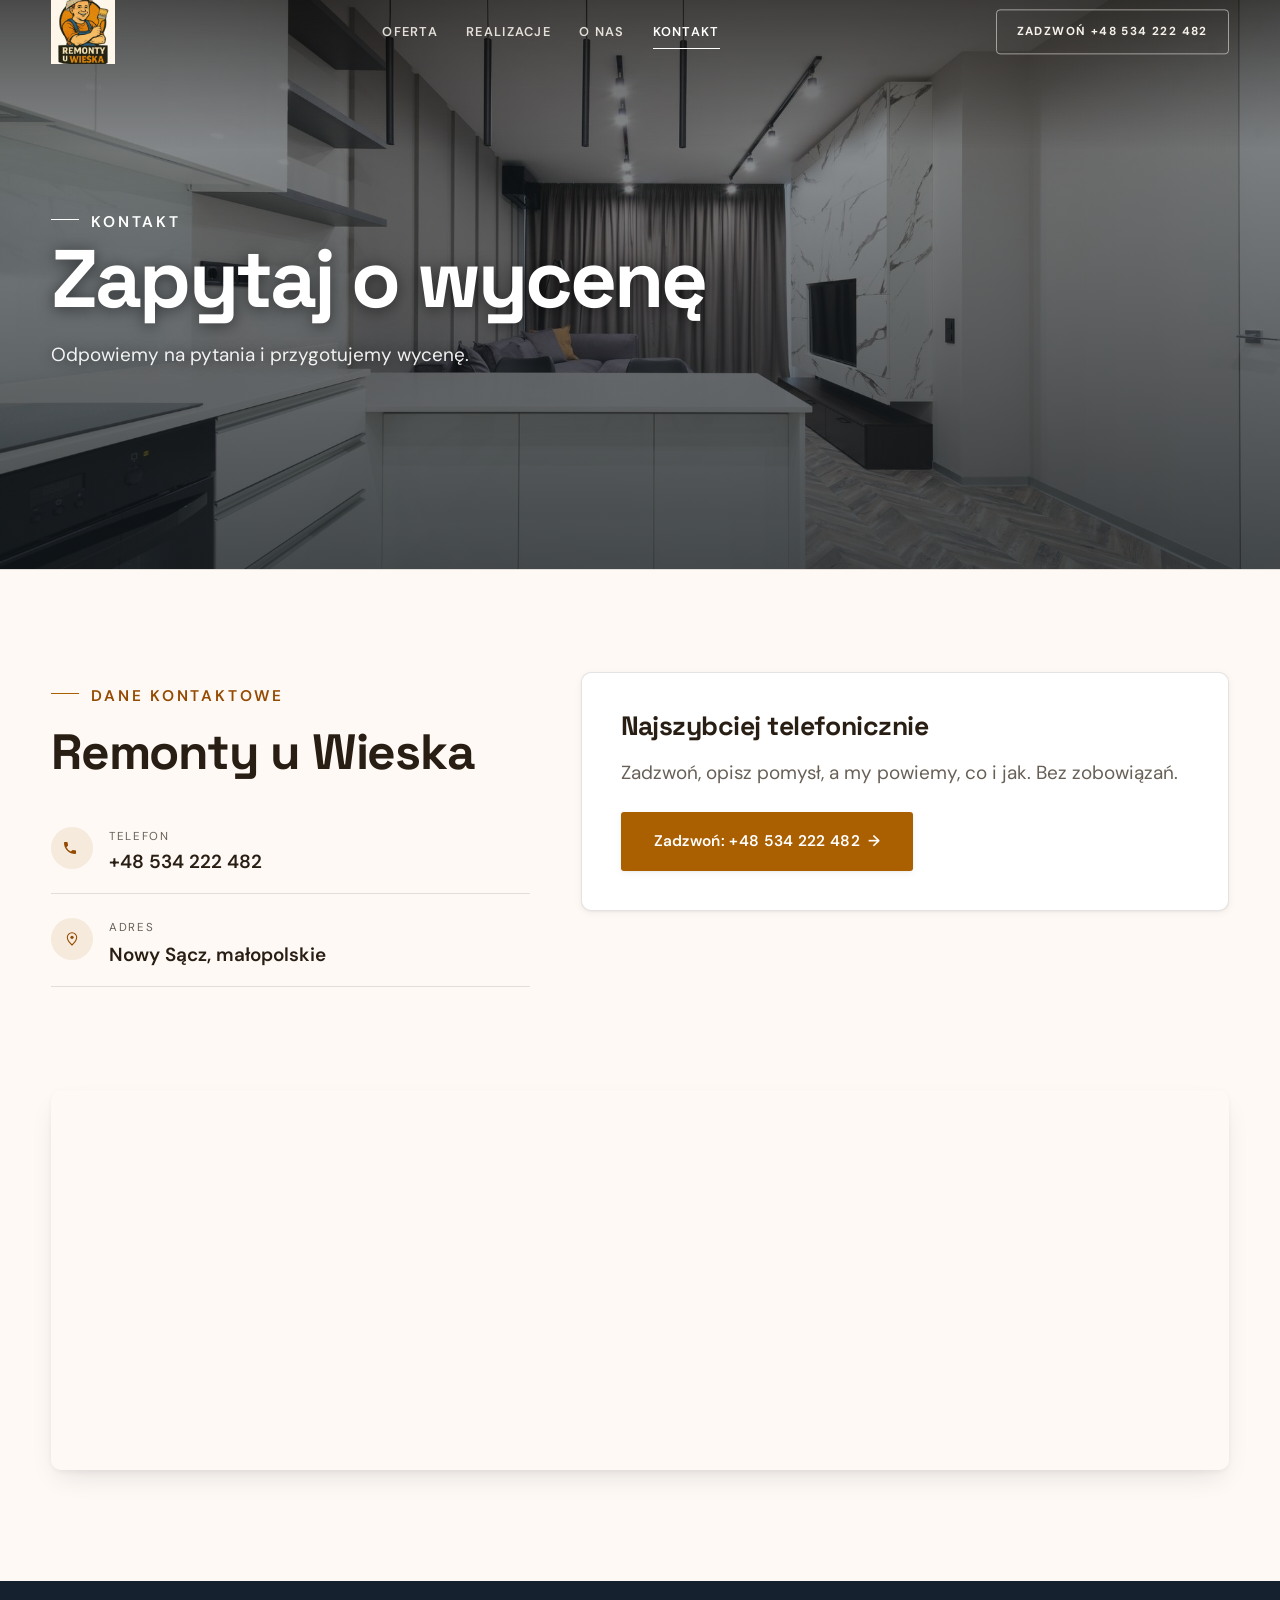
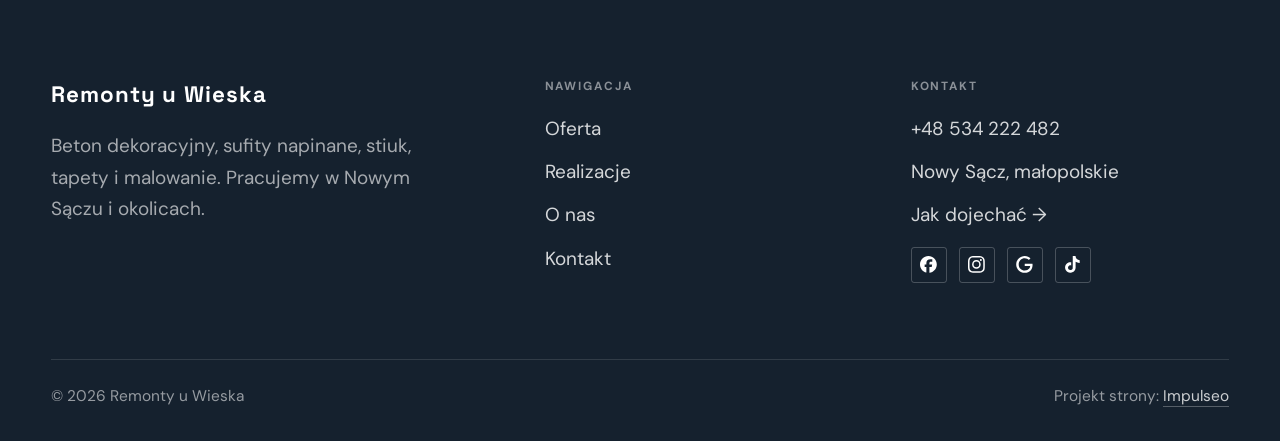
==== kontakt.html @ e0ddbdbe "Strona demo: remonty-u-wieska" ====
<!DOCTYPE html>
<html lang="pl">
<head>
<meta charset="UTF-8">
<meta name="viewport" content="width=device-width, initial-scale=1.0">
<title>Kontakt - Remonty u Wieska</title>
<meta name="description" content="Kontakt Remonty u Wieska - Nowy Sącz, małopolskie">
<link rel="canonical" href="https://kris20032.github.io/remonty-u-wieska/kontakt.html">
<meta name="robots" content="noindex, nofollow">
<meta property="og:type" content="website">
<meta property="og:locale" content="pl_PL">
<meta property="og:site_name" content="Remonty u Wieska">
<meta property="og:title" content="Kontakt - Remonty u Wieska">
<meta property="og:description" content="Kontakt Remonty u Wieska - Nowy Sącz, małopolskie">
<meta property="og:url" content="https://kris20032.github.io/remonty-u-wieska/kontakt.html">
<meta property="og:image" content="https://kris20032.github.io/remonty-u-wieska/img/og.jpg">
<meta property="og:image:width" content="1200">
<meta property="og:image:height" content="630">
<meta name="twitter:card" content="summary_large_image">
<link rel="preconnect" href="https://fonts.googleapis.com">
<link rel="preconnect" href="https://fonts.gstatic.com" crossorigin>
<link href="https://fonts.googleapis.com/css2?family=Space+Grotesk:wght@500;600;700&family=DM+Sans:opsz,wght@9..40,400;9..40,500;9..40,600&display=swap" rel="stylesheet">
<link rel="stylesheet" href="assets/styles.css?v=55ebc963">
</head>
<body>

<header class="nav">
  <div class="wrap nav-inner">
    <a class="brand brand-has-logo" href="index.html"><img class="brand-logo" src="img/logo.jpg" alt="Remonty u Wieska" width="719" height="720" decoding="async"></a>
    <nav class="nav-links">
      <a href="oferta.html">Oferta</a>
      <a href="realizacje.html">Realizacje</a>
      <a href="o-nas.html">O nas</a>
      <a href="kontakt.html" class="active" aria-current="page">Kontakt</a>
      <a href="tel:+48534222482" class="btn btn-accent">Zadzwoń +48 534 222 482</a>
    </nav>
    <button class="nav-toggle" aria-label="Menu"><span></span><span></span><span></span></button>
  </div>
</header>

<main>
<section class="pagehead">
  <img src="img/ph3.jpg" alt="Remonty u Wieska - Zapytaj o wycenę" width="1880" height="1255" decoding="async">
  <div class="wrap">
    <span class="eyebrow">Kontakt</span>
    <h1>Zapytaj o wycenę</h1>
    <p>Odpowiemy na pytania i przygotujemy wycenę.</p>
  </div>
</section>
<section>
  <div class="wrap contact-grid">
    <div class="reveal">
      <span class="eyebrow">Dane kontaktowe</span>
      <h2 style="margin:var(--space-4) 0 var(--space-6)">Remonty u Wieska</h2>
      <div class="info-list">
        <div class="info-row"><div class="ic"><svg class="ico-tel" width="16" height="16" viewBox="0 0 24 24" fill="none" aria-hidden="true"><path d="M6.6 10.8a15.5 15.5 0 0 0 6.6 6.6l2.2-2.2a1 1 0 0 1 1-.24 11.4 11.4 0 0 0 3.6.58 1 1 0 0 1 1 1V20a1 1 0 0 1-1 1A17 17 0 0 1 3 4a1 1 0 0 1 1-1h3.5a1 1 0 0 1 1 1c0 1.25.2 2.46.58 3.6a1 1 0 0 1-.25 1l-2.23 2.2Z" fill="currentColor"/></svg></div><div><div class="lbl">Telefon</div><a class="val" href="tel:+48534222482">+48 534 222 482</a></div></div>
        <div class="info-row"><div class="ic"><svg class="ico-pin" width="16" height="16" viewBox="0 0 24 24" fill="none" aria-hidden="true"><path d="M12 21s7-6.1 7-11.5A7 7 0 0 0 5 9.5C5 14.9 12 21 12 21Z" stroke="currentColor" stroke-width="1.6" fill="none"/><circle cx="12" cy="9.5" r="2.4" fill="currentColor"/></svg></div><div><div class="lbl">Adres</div><div class="val">Nowy Sącz, małopolskie</div></div></div>
      </div>
    </div>
    <div class="reveal">
      <div class="form">
        <h3 style="margin-bottom:var(--space-4)">Najszybciej telefonicznie</h3>
        <p class="muted" style="margin-bottom:var(--space-5)">Zadzwoń, opisz pomysł, a my powiemy, co i jak. Bez zobowiązań.</p>
        <a href="tel:+48534222482" class="btn btn-accent" style="justify-content:center">Zadzwoń: +48 534 222 482 <span class="arr">→</span></a>
      </div>
    </div>
  </div>
</section>
<section style="padding-top:0">
  <div class="wrap reveal">
    <iframe class="map" title="Remonty u Wieska - Nowy Sącz" src="https://maps.google.com/maps?q=49.5841886%2C20.7217006&z=15&output=embed" loading="lazy" referrerpolicy="no-referrer-when-downgrade"></iframe>
  </div>
</section>
</main>

<footer>
  <div class="wrap">
    <div class="foot-grid">
      <div class="foot-brand">
        <div class="name">Remonty u Wieska</div>
        <p>Beton dekoracyjny, sufity napinane, stiuk, tapety i malowanie. Pracujemy w Nowym Sączu i okolicach.</p>
      </div>
      <div class="foot-col">
        <h4>Nawigacja</h4>
        <a href="oferta.html">Oferta</a>
        <a href="realizacje.html">Realizacje</a>
        <a href="o-nas.html">O nas</a>
        <a href="kontakt.html">Kontakt</a>
      </div>
      <div class="foot-col">
        <h4>Kontakt</h4>
        <a href="tel:+48534222482">+48 534 222 482</a>
        <p>Nowy Sącz, małopolskie</p>
        <a href="https://www.google.com/maps/place/Remonty+u+Wieska/@49.5841886,20.7217006,1879m/data=!3m1!1e3!4m6!3m5!1s0x473de555f6c39bbd:0xe675460f3e158f18!8m2!3d49.5841613!4d20.7249374!16s%2Fg%2F11ym0t6mdz" target="_blank" rel="noopener">Jak dojechać →</a>
      <div class="foot-soc">
        <a class="soc" href="https://www.facebook.com/remonty.u.wieska/" target="_blank" rel="noopener" aria-label="Facebook - Remonty u Wieska"><svg viewBox="0 0 24 24" aria-hidden="true" focusable="false"><path d="M9.101 23.691v-7.98H6.627v-3.667h2.474v-1.58c0-4.085 1.848-5.978 5.858-5.978.401 0 .955.042 1.468.103a8.68 8.68 0 0 1 1.141.195v3.325a8.623 8.623 0 0 0-.653-.036 26.805 26.805 0 0 0-.733-.009c-.707 0-1.259.096-1.675.309a1.686 1.686 0 0 0-.679.622c-.258.42-.374.995-.374 1.752v1.297h3.919l-.386 2.103-.287 1.564h-3.246v8.245C19.396 23.238 24 18.179 24 12.044c0-6.627-5.373-12-12-12s-12 5.373-12 12c0 5.628 3.874 10.35 9.101 11.647Z" fill="currentColor"/></svg></a>
        <a class="soc" href="https://www.instagram.com/mwieslaw/" target="_blank" rel="noopener" aria-label="Instagram - Remonty u Wieska"><svg viewBox="0 0 24 24" aria-hidden="true" focusable="false"><path d="M7.0301.084c-1.2768.0602-2.1487.264-2.911.5634-.7888.3075-1.4575.72-2.1228 1.3877-.6652.6677-1.075 1.3368-1.3802 2.127-.2954.7638-.4956 1.6365-.552 2.914-.0564 1.2775-.0689 1.6882-.0626 4.947.0062 3.2586.0206 3.6671.0825 4.9473.061 1.2765.264 2.1482.5635 2.9107.308.7889.72 1.4573 1.388 2.1228.6679.6655 1.3365 1.0743 2.1285 1.38.7632.295 1.6361.4961 2.9134.552 1.2773.056 1.6884.069 4.9462.0627 3.2578-.0062 3.668-.0207 4.9478-.0814 1.28-.0607 2.147-.2652 2.9098-.5633.7889-.3086 1.4578-.72 2.1228-1.3881.665-.6682 1.0745-1.3378 1.3795-2.1284.2957-.7632.4966-1.636.552-2.9124.056-1.2809.0692-1.6898.063-4.948-.0063-3.2583-.021-3.6668-.0817-4.9465-.0607-1.2797-.264-2.1487-.5633-2.9117-.3084-.7889-.72-1.4568-1.3876-2.1228C21.2982 1.33 20.628.9208 19.8378.6165 19.074.321 18.2017.1197 16.9244.0645 15.6471.0093 15.236-.005 11.977.0014 8.718.0076 8.31.0215 7.0301.0839m.1402 21.6932c-1.17-.0509-1.8053-.2453-2.2287-.408-.5606-.216-.96-.4771-1.3819-.895-.422-.4178-.6811-.8186-.9-1.378-.1644-.4234-.3624-1.058-.4171-2.228-.0595-1.2645-.072-1.6442-.079-4.848-.007-3.2037.0053-3.583.0607-4.848.05-1.169.2456-1.805.408-2.2282.216-.5613.4762-.96.895-1.3816.4188-.4217.8184-.6814 1.3783-.9003.423-.1651 1.0575-.3614 2.227-.4171 1.2655-.06 1.6447-.072 4.848-.079 3.2033-.007 3.5835.005 4.8495.0608 1.169.0508 1.8053.2445 2.228.408.5608.216.96.4754 1.3816.895.4217.4194.6816.8176.9005 1.3787.1653.4217.3617 1.056.4169 2.2263.0602 1.2655.0739 1.645.0796 4.848.0058 3.203-.0055 3.5834-.061 4.848-.051 1.17-.245 1.8055-.408 2.2294-.216.5604-.4763.96-.8954 1.3814-.419.4215-.8181.6811-1.3783.9-.4224.1649-1.0577.3617-2.2262.4174-1.2656.0595-1.6448.072-4.8493.079-3.2045.007-3.5825-.006-4.848-.0608M16.953 5.5864A1.44 1.44 0 1 0 18.39 4.144a1.44 1.44 0 0 0-1.437 1.4424M5.8385 12.012c.0067 3.4032 2.7706 6.1557 6.173 6.1493 3.4026-.0065 6.157-2.7701 6.1506-6.1733-.0065-3.4032-2.771-6.1565-6.174-6.1498-3.403.0067-6.156 2.771-6.1496 6.1738M8 12.0077a4 4 0 1 1 4.008 3.9921A3.9996 3.9996 0 0 1 8 12.0077" fill="currentColor"/></svg></a>
        <a class="soc" href="https://www.google.com/maps/place/Remonty+u+Wieska/@49.5841886,20.7217006,1879m/data=!3m1!1e3!4m6!3m5!1s0x473de555f6c39bbd:0xe675460f3e158f18!8m2!3d49.5841613!4d20.7249374!16s%2Fg%2F11ym0t6mdz" target="_blank" rel="noopener" aria-label="Google - Remonty u Wieska"><svg viewBox="0 0 24 24" aria-hidden="true" focusable="false"><path d="M12.48 10.92v3.28h7.84c-.24 1.84-.853 3.187-1.787 4.133-1.147 1.147-2.933 2.4-6.053 2.4-4.827 0-8.6-3.893-8.6-8.72s3.773-8.72 8.6-8.72c2.6 0 4.507 1.027 5.907 2.347l2.307-2.307C18.747 1.44 16.133 0 12.48 0 5.867 0 .307 5.387.307 12s5.56 12 12.173 12c3.573 0 6.267-1.173 8.373-3.36 2.16-2.16 2.84-5.213 2.84-7.667 0-.76-.053-1.467-.173-2.053H12.48z" fill="currentColor"/></svg></a>
        <a class="soc" href="https://www.tiktok.com/@wieslaw1211" target="_blank" rel="noopener" aria-label="TikTok - Remonty u Wieska"><svg viewBox="0 0 24 24" aria-hidden="true" focusable="false"><path d="M12.525.02c1.31-.02 2.61-.01 3.91-.02.08 1.53.63 3.09 1.75 4.17 1.12 1.11 2.7 1.62 4.24 1.79v4.03c-1.44-.05-2.89-.35-4.2-.97-.57-.26-1.1-.59-1.62-.93-.01 2.92.01 5.84-.02 8.75-.08 1.4-.54 2.79-1.35 3.94-1.31 1.92-3.58 3.17-5.91 3.21-1.43.08-2.86-.31-4.08-1.03-2.02-1.19-3.44-3.37-3.65-5.71-.02-.5-.03-1-.01-1.49.18-1.9 1.12-3.72 2.58-4.96 1.66-1.44 3.98-2.13 6.15-1.72.02 1.48-.04 2.96-.04 4.44-.99-.32-2.15-.23-3.02.37-.63.41-1.11 1.04-1.36 1.75-.21.51-.15 1.07-.14 1.61.24 1.64 1.82 3.02 3.5 2.87 1.12-.01 2.19-.66 2.77-1.61.19-.33.4-.67.41-1.06.1-1.79.06-3.57.07-5.36.01-4.03-.01-8.05.02-12.07z" fill="currentColor"/></svg></a>
      </div>
      </div>
    </div>
    <div class="foot-bot">
      <span>© 2026 Remonty u Wieska</span>
      <span>Projekt strony: <a class="foot-credit" href="https://impulseo.pl" target="_blank" rel="noopener">Impulseo</a></span>
    </div>
  </div>
</footer>
<div class="sticky-call"><a class="sc-call" href="tel:+48534222482"><svg class="ico-tel" width="16" height="16" viewBox="0 0 24 24" fill="none" aria-hidden="true"><path d="M6.6 10.8a15.5 15.5 0 0 0 6.6 6.6l2.2-2.2a1 1 0 0 1 1-.24 11.4 11.4 0 0 0 3.6.58 1 1 0 0 1 1 1V20a1 1 0 0 1-1 1A17 17 0 0 1 3 4a1 1 0 0 1 1-1h3.5a1 1 0 0 1 1 1c0 1.25.2 2.46.58 3.6a1 1 0 0 1-.25 1l-2.23 2.2Z" fill="currentColor"/></svg> Zadzwoń</a><a class="sc-quote" href="kontakt.html">Zapytaj o wycenę</a></div>
<div class="demo-wazne" data-do="2026-10-22" data-cykl="3" hidden><svg class="dw-ico" width="13" height="13" viewBox="0 0 24 24" fill="none" aria-hidden="true"><circle cx="12" cy="12" r="8.6" stroke="currentColor" stroke-width="1.8"/><path d="M12 7.2V12l3.3 2" stroke="currentColor" stroke-width="1.8" stroke-linecap="round"/></svg><span class="dw-txt"></span></div>

<script src="assets/main.js"></script>
</body>
</html>
---- assets/styles.css ----
/* ============================================================
   STOLBASZ — premium, architektoniczny B2B fit-out
   Jasna paleta, zero brązu. System wg premium-web-craft.
   Projekt strony: Impulseo (impulseo.pl)
   ============================================================ */

:root{
  /* PALETA — jasna, architektoniczna, chłodna */
  --paper:#F4F6F8;          /* główne tło */
  --paper-2:#E7EBEF;        /* sekcje alternatywne (chłodny jasny szary) */
  --paper-3:#E7EBEF;        /* delikatne wypełnienia */
  --ink:#15212E;            /* tekst główny — chłodny grafit */
  --ink-soft:#243443;       /* nagłówki drugorzędne */
  --muted:#6B7785;          /* tekst poboczny */
  --line:rgba(21,33,46,.12);/* hairline */
  --accent:#E8A317;         /* stonowany petrol-slate — jedyny akcent */
  --accent-d:#C9870C;
  --accent-soft:rgba(232,163,23,.10);
  --dark:#15212E;           /* sekcje ciemne (stopka/CTA) */

  /* HOVER ZDJĘĆ — JEDEN standard dla całego silnika (decyzja K. 04.08.2026, artefakt z wariantami).
     AKTUALNE (K.+Szymon 09.08.2026, wybór z artefaktu 6 wariantów): zoom 1.05 przy 1.4s -
     przy tak długim czasie mocniejszy kadr NIE skacze, tylko „oddycha". Poprzedni standard
     (1.02 / .55s z 04.08) odbierany jako dynamiczny i szybki.
     Spoczynek lekko przygaszony, ale TYLKO tam, gdzie jest mysz (@media hover:hover) —
     na telefonie zdjęcia zostają w pełnej jasności. */
  --img-zoom:1.05;                   /* K.+Szymon 09.08: wariant F z artefaktu porównawczego */
  --img-rest:brightness(.95) saturate(.99);
  --img-hot:brightness(1.06) saturate(1.05);
  --img-dur:1.4s;                    /* K.+Szymon 09.08 (wariant F): powoli = elegancko */
  --img-ease:cubic-bezier(.16,.84,.44,1);  /* miękki ogon, efekt „oddychania" */

  /* ODSTĘPY — skala 4/8 */
  --space-1:4px; --space-2:8px; --space-3:12px; --space-4:16px; --space-5:24px;
  --space-6:32px; --space-7:48px; --space-8:64px; --space-9:96px; --space-10:128px;

  /* TYPOGRAFIA — fluid clamp() (skala podbita 16.07.2026: większe, czytelniejsze litery — uwaga Adama) */
  --text-sm:clamp(.9rem,.87rem + .12vw,1rem);
  --text-base:clamp(1.08rem,1.04rem + .18vw,1.2rem);
  --text-lg:clamp(1.24rem,1.15rem + .34vw,1.44rem);
  --text-h3:clamp(1.34rem,1.22rem + .55vw,1.66rem);
  --text-h2:clamp(2.1rem,1.66rem + 2.1vw,3.1rem);
  --text-h1:clamp(2.9rem,2.1rem + 4vw,5.1rem);

  /* PROMIENIE — architektoniczne, raczej ostre */
  --r-sm:3px; --r-md:6px; --r-lg:10px;

  /* RUCH */
  --ease:cubic-bezier(.25,.46,.45,.94); --dur:.24s;

  /* CIENIE — miękkie, warstwowe */
  --sh-sm:0 1px 2px rgba(16,24,32,.04), 0 2px 8px rgba(16,24,32,.05);
  --sh-md:0 2px 6px rgba(16,24,32,.05), 0 12px 28px -8px rgba(16,24,32,.12);
  --sh-lg:0 6px 14px rgba(16,24,32,.07), 0 26px 56px -18px rgba(16,24,32,.22);

  --hairline:1px solid var(--line);

  --font-display:'Space Grotesk','Inter',sans-serif;
  --font-body:'DM Sans','Inter',sans-serif;
}

*{box-sizing:border-box;margin:0;padding:0}
html{scroll-behavior:smooth}
body{
  font-family:var(--font-body);
  font-size:var(--text-base);
  line-height:1.65;
  color:var(--ink);
  background:var(--paper);
  -webkit-font-smoothing:antialiased;
  text-rendering:optimizeLegibility;
}
img{max-width:100%;height:auto;display:block}  /* height:auto = width/height z atrybutów trzyma proporcje (TOP#12) */
a{color:inherit;text-decoration:none}

.wrap{width:min(92%,1180px);margin-inline:auto}
section{padding-block:clamp(52px,6.5vw,96px)}

h1,h2,h3{font-family:var(--font-display);font-weight:700;line-height:1.08;letter-spacing:-.02em;color:var(--ink)}
h1{font-size:var(--text-h1);letter-spacing:-.035em}
h2{font-size:var(--text-h2);letter-spacing:-.025em}
h3{font-size:var(--text-h3)}
/* MIARA — długość wiersza. WCAG 2.2 SC 1.4.8: max 80 znaków; Butterick: 45–90.
   68ch daje realnie 72–78 znaków polskiego tekstu, czyli z zapasem pod granicą.
   Wcześniej limit miał TYLKO <p> — <li>, <blockquote> i <dd> nie miały żadnego,
   i to jedyny powód, dla którego 23 bloki na dwóch oddanych stronach jadą po
   83–106 znaków w wierszu (pomiar 07.08.2026, bramka `miara`).
   ⚠️ Listy i definicje ograniczamy TYLKO bez klasy: `ul`/`ol` z klasą to u nas
   układ (siatki kafli, menu), a nie tekst ciągły — tam miarę wyznacza układ. */
/* 60ch, nie 68ch (K. 10.08): po zmianie fontów na węższe kroje (DM Sans i spółka)
   w 68ch mieściło się ~90 znaków - bramka pikselowa słusznie zgłaszała przekroczenie
   granicy 80. Pomiar na żywej przeglądarce: 60ch = 90 znaków, 53ch = ~78 znaków, czyli normę WCAG 1.4.8. */
:root{ --miara:53ch }
p{max-width:min(100%,var(--miara))}
blockquote,
ul:not([class])>li, ol:not([class])>li,
dl:not([class])>dd{max-width:min(100%,var(--miara))}

/* ⚠️ Świadomie BEZ wyjątku `.tile p,.card p,.svc p{max-width:none}`, choć nasuwa się sam:
   te akapity BYŁY już ograniczone (stare `p{max-width:65ch}`), więc „wyjątek" nie odblokowałby
   niczego nowego — tylko ROZLUŹNIŁ stan sprzed zmiany na wszystkich demach naraz.
   `figcaption` żadna z reguł wyżej nie dotyczy, więc też nie potrzebuje zwolnienia. */

/* ŁAMANIE. `balance` wyrównuje długości wierszy w nagłówku, `pretty` pilnuje ostatniego
   wiersza akapitu, żeby nie został w nim jeden wyraz. Obsługiwane od Chrome 117 /
   Safari 17.5; starsze przeglądarki po prostu ignorują tę własność.
   `text-wrap:pretty` nie występowało dotąd ANI RAZ w silniku ani w repo klientów. */
h1,h2,h3,.lead,.lede{text-wrap:balance}
p,li,blockquote,dd{text-wrap:pretty}

.eyebrow{
  font-family:var(--font-body);
  font-size:var(--text-sm);
  font-weight:600;
  letter-spacing:.18em;
  text-transform:uppercase;
  color:var(--accent);
  display:inline-flex;align-items:center;gap:var(--space-3);
}
/* flex:none + margin-top = kreska trzyma się PIERWSZEJ linii. Wcześniej align-items:center
   centrowało ją względem całego bloku i przy zawinięciu (długi kicker typu
   „…WNĘTRZ · LESZNO · OD 2019") druga linia lądowała z brzydkim wcięciem. */
.eyebrow{align-items:flex-start}
.eyebrow>*,.eyebrow{text-wrap:balance}   /* dlugi kicker lamal sie na sierote typu samo „2019" w drugiej linii */
.eyebrow::before{content:"";width:28px;height:1px;background:var(--accent);display:inline-block;flex:none;margin-top:.62em}

.muted{color:var(--muted)}
.lead{font-size:var(--text-lg);line-height:1.55;color:var(--ink-soft);max-width:50ch}

/* ---------- BUTTONS ---------- */
.btn{
  display:inline-flex;align-items:center;gap:var(--space-2);
  font-weight:600;font-size:var(--text-sm);letter-spacing:.02em;
  padding:var(--space-4) var(--space-6);
  border-radius:var(--r-sm);
  transition:transform var(--dur) var(--ease),box-shadow var(--dur) var(--ease),background var(--dur) var(--ease);
  cursor:pointer;border:1px solid transparent;
}
.btn-accent{background:var(--accent);color:#fff;box-shadow:var(--sh-sm)}
.btn-accent:hover{background:var(--accent-d);transform:translateY(-2px);box-shadow:var(--sh-md)}
.btn-accent:active{transform:translateY(0);box-shadow:var(--sh-sm)}
.btn-ghost{background:transparent;color:var(--ink);border-color:var(--line)}
.btn-ghost:hover{border-color:var(--accent);color:var(--accent);transform:translateY(-2px)}
.btn-light{background:#fff;color:var(--ink);box-shadow:var(--sh-sm)}
.btn-light:hover{transform:translateY(-2px);box-shadow:var(--sh-md)}
.btn .arr{transition:transform var(--dur) var(--ease)}
.btn:hover .arr{transform:translateX(4px)}

/* ---------- NAV ---------- */
.nav{
  position:sticky;top:0;z-index:50;
  background:color-mix(in srgb,var(--paper) 88%,transparent);
  backdrop-filter:saturate(140%) blur(10px);
  border-bottom:var(--hairline);
}
.nav-inner{display:flex;align-items:center;justify-content:space-between;gap:var(--space-5);height:72px}
/* ANTY-NACHODZENIE (K. 05.08.2026): długa nazwa firmy + przycisk z pełnym numerem nie mieściły się w pasku
   i flex ściskał linki PONIŻEJ ich treści - "Kontakt" wchodził na ramkę "Zadzwoń +48 ...". Teraz ustępuje
   nazwa marki (skrót wielokropkiem), a menu i przycisk nigdy się nie kurczą ani nie zachodzą na siebie. */
.brand{display:flex;flex-direction:column;line-height:1;min-width:0;flex:0 1 auto}
.brand .name{font-family:var(--font-display);font-weight:800;font-size:1.35rem;letter-spacing:.04em;white-space:nowrap;overflow:hidden;text-overflow:ellipsis}
.brand .sub{font-size:.62rem;letter-spacing:.34em;text-transform:uppercase;color:var(--muted);margin-top:5px;white-space:nowrap;overflow:hidden;text-overflow:ellipsis}
.nav-links{display:flex;align-items:center;gap:var(--space-6);flex:0 0 auto}
.nav-links a{font-size:var(--text-sm);font-weight:500;color:var(--ink-soft);position:relative;padding-block:4px;white-space:nowrap;transition:color var(--dur) var(--ease)}
.nav-links a::after{content:"";position:absolute;left:0;bottom:0;width:0;height:1.5px;background:var(--accent);transition:width var(--dur) var(--ease)}
.nav-links a:hover,.nav-links a.active{color:var(--ink)}
.nav-links a:hover::after,.nav-links a.active::after{width:100%}
.nav-links .btn{padding:var(--space-2) var(--space-5)}
/* przyciski w nav: właściwy kolor (przebij .nav-links a) + bez podkreślenia */
.nav-links a.btn-accent{color:#fff}
.nav-links a.btn-ghost,.nav-links a.btn-light{color:var(--ink)}
/* CTA w pasku: NIE podkreślenie spod linków menu, ale ten sam przelatujący błysk,
   co na wszystkich innych przyciskach (zgłoszenie K. 13.08.2026 - „na hero jest efekt
   światła przechodzącego przez przycisk, na navbarze go nie ma, a mają być identyczne").
   Reguła `.nav-links a::after` jest silniejsza od `.btn::after`, więc trzeba jej
   geometrię wyzerować i wpisać połysk z nazwy - samo `display:none` gasiło efekt. */
.nav-links a.btn::after{
  display:block;content:"";position:absolute;inset:0;z-index:-1;pointer-events:none;
  width:auto;height:auto;border-radius:inherit;   /* kasuje geometrię podkreślenia (width:0;height:1.5px) */
  background:linear-gradient(100deg,transparent 32%,rgba(255,255,255,.20) 50%,transparent 68%);
  translate:-120% 0}
@media (prefers-reduced-motion:no-preference){
  .nav-links a.btn:hover::after{translate:120% 0;transition:translate .75s var(--mt-ease,cubic-bezier(.16,.84,.44,1))}
}
.nav-toggle{display:none;background:none;border:none;cursor:pointer;flex-direction:column;gap:5px;padding:8px}
.nav-toggle span{width:24px;height:2px;background:var(--ink);transition:var(--dur)}
/* Ciasny zakres MIĘDZY menu mobilnym a pełnym pulpitem: zbijamy odstępy i nazwę marki,
   żeby wszystko zmieściło się naturalnie, zanim w ogóle dojdzie do skracania wielokropkiem. */
@media(max-width:1280px) and (min-width:921px){
  .nav-links{gap:var(--space-4)}
  .nav-links .btn{padding:var(--space-2) var(--space-4)}
  .brand .name{font-size:1.15rem}
}

/* ---------- HERO (split) ---------- */
.hero{position:relative;overflow:hidden;border-bottom:var(--hairline)}
.hero-grid{display:grid;grid-template-columns:1.05fr .95fr;gap:clamp(24px,4vw,60px);align-items:center;
  padding-block:clamp(36px,4.5vw,64px)}
.hero-copy .eyebrow{margin-bottom:var(--space-5)}
.hero-copy h1{margin-bottom:var(--space-5)}
.hero-copy .lead{margin-bottom:var(--space-7)}
.hero-actions{display:flex;flex-wrap:wrap;gap:var(--space-4)}
.hero-art{position:relative;aspect-ratio:4/3;border-radius:var(--r-lg);overflow:hidden;box-shadow:var(--sh-lg)}
.hero-art img{width:100%;height:100%;object-fit:cover}
.hero-art::after{content:"";position:absolute;inset:0;background:linear-gradient(180deg,transparent 55%,rgba(18,24,28,.28))}
.hero-badge{position:absolute;left:var(--space-5);bottom:var(--space-5);z-index:2;
  background:rgba(252,252,251,.94);backdrop-filter:blur(4px);
  border-radius:var(--r-md);padding:var(--space-4) var(--space-5);box-shadow:var(--sh-md);max-width:78%}
.hero-badge strong{display:block;font-family:var(--font-display);font-size:1rem;letter-spacing:-.01em}
.hero-badge span{font-size:var(--text-sm);color:var(--muted)}

/* ---------- HERO duży / kinowy (strona główna) ---------- */
.hero-cine{position:relative;min-height:clamp(560px,82vh,840px);min-height:clamp(560px,82svh,840px);display:flex;align-items:center;overflow:hidden;border-bottom:var(--hairline)}
.hero-cine>img{position:absolute;inset:0;width:100%;height:100%;object-fit:cover;z-index:0}
.hero-cine::after{content:"";position:absolute;inset:0;z-index:1;
  background:linear-gradient(95deg,rgba(13,18,23,.86) 0%,rgba(13,18,23,.64) 32%,rgba(13,18,23,.24) 62%,rgba(13,18,23,.04) 100%)}
.hero-cine .wrap{position:relative;z-index:2;padding-block:var(--space-8)}
.hero-cine .hero-copy{max-width:660px}
.hero-cine .eyebrow{color:#fff;margin-bottom:var(--space-5)}
.hero-cine .eyebrow::before{background:#fff}
.hero-cine h1{color:#fff;margin-bottom:var(--space-5);font-size:clamp(2.9rem,2rem + 4.4vw,5.2rem);text-wrap:balance}
.hero-cine .lead{color:rgba(255,255,255,.92);max-width:48ch;margin-bottom:var(--space-7)}
.hero-cine .hero-actions{display:flex;flex-wrap:wrap;gap:var(--space-4)}
/* NISKIE OKNO (laptop z dokiem i paskami przeglądarki ma ~700-780 px wysokości widoku):
   H1 do 5.2rem + długi lead nie mieściły się i przyciski wypadały POD krawędź ekranu -
   klient widział stronę bez ani jednego CTA. Skalujemy w dół, zamiast przycinać treść. */
@media(min-width:821px) and (max-height:820px){
  .hero-cine{min-height:clamp(520px,94svh,780px)}
  .hero-cine .wrap{padding-block:var(--space-6)}
  .hero-cine h1{font-size:clamp(2.2rem,1.5rem + 2.6vw,3.6rem);margin-bottom:var(--space-4)}
  .hero-cine .eyebrow{margin-bottom:var(--space-4)}
  .hero-cine .lead{margin-bottom:var(--space-5);max-width:44ch}
}
@media(max-width:680px){
  .hero-cine{min-height:clamp(520px,76vh,640px);min-height:clamp(520px,76svh,640px);align-items:flex-end}
  .hero-cine::after{background:linear-gradient(0deg,rgba(13,18,23,.9) 6%,rgba(13,18,23,.45) 55%,rgba(13,18,23,.25) 100%)}
  .hero-cine .wrap{padding-bottom:var(--space-9)}
  /* TELEFON (~90% oglądających): lead potrafił zająć 8 linii i zepchnąć CTA poza pierwszy ekran.
     Zwężamy interlinię i skalę - treści nie ucinamy, bo to ona sprzedaje. */
  .hero-cine .lead{font-size:.98rem;line-height:1.5;margin-bottom:var(--space-5)}
  .hero-cine .eyebrow{font-size:.72rem;letter-spacing:.13em;margin-bottom:var(--space-4)}
  .hero-cine .eyebrow::before{width:20px}
  .hero-cine h1{margin-bottom:var(--space-4)}
}

/* full-bleed hero variant (podstrony) */
.pagehead{position:relative;min-height:46vh;min-height:46svh;display:flex;align-items:flex-end;overflow:hidden;border-bottom:var(--hairline)}
.pagehead img{position:absolute;inset:0;width:100%;height:100%;object-fit:cover}
/* 10.08.2026 (decyzja K.): mocniejsze przyciemnienie + cień pod tekstem. Bramka mierzyła na
   nagłówkach podstron 3,38-3,43:1 przy wymaganych 4,5 — jasne zdjęcie (hala, śnieg, niebo)
   podchodziło pod biały tekst. Zdjęcia klientów są różne, więc kontrast musi dawać WARSTWA,
   a nie szczęśliwy dobór kadru. */
.pagehead::after{content:"";position:absolute;inset:0;background:linear-gradient(180deg,rgba(18,24,28,.40),rgba(18,24,28,.76))}
.pagehead .wrap{position:relative;z-index:2;padding-block:var(--space-9);color:#fff}
.pagehead h1{color:#fff;max-width:18ch;text-shadow:0 2px 16px rgba(0,0,0,.55)}
.pagehead .eyebrow{color:#fff}
.pagehead .eyebrow::before{background:#fff}
.pagehead p{color:rgba(255,255,255,.92);margin-top:var(--space-4);max-width:54ch;text-shadow:0 1px 12px rgba(0,0,0,.5)}

/* ---------- STRIP (pasek skrótów / liczby) ---------- */
.strip{background:var(--dark);color:#fff}
/* PASEK HASEŁ — standard 04.08.2026 (decyzja K.): 5 haseł w JEDNYM rzędzie, tekst WYŚRODKOWANY,
   węższe marginesy boczne niż reszta strony (pasek ma iść szerzej), równe wysokości kolumn. */
.strip .wrap{width:min(96%,1440px);display:grid;grid-template-columns:repeat(5,1fr);
  gap:var(--space-5);padding-block:var(--space-7);align-items:stretch}
.strip .item .k{font-family:var(--font-display);font-size:clamp(1.05rem,.82rem + .85vw,1.55rem);
  font-weight:800;letter-spacing:-.02em;color:#fff;line-height:1.18;text-wrap:balance}
.strip .item .v{font-size:var(--text-sm);color:rgba(255,255,255,.66);margin-top:var(--space-2);line-height:1.4}
.strip .item{border-left:2px solid var(--accent);padding-inline:var(--space-4);
  text-align:center;display:flex;flex-direction:column;justify-content:center}
/* liczba kolumn = liczba haseł, żeby ostatnie nie zostawało samo w drugim rzędzie.
   Klasę n-N nadaje multipage.py; domyślnie (bez klasy) pasek jest 5-kolumnowy. */
.strip.n-2 .wrap{grid-template-columns:repeat(2,1fr)}
.strip.n-3 .wrap{grid-template-columns:repeat(3,1fr)}
.strip.n-4 .wrap{grid-template-columns:repeat(4,1fr);gap:var(--space-6)}
.strip.n-4 .item .k{font-size:clamp(1.3rem,1rem + 1.1vw,2rem)}
.strip.n-6 .wrap{grid-template-columns:repeat(6,1fr);gap:var(--space-4)}
.strip.n-6 .item .k{font-size:clamp(.98rem,.8rem + .7vw,1.35rem)}
/* równe łamanie: zamiast "długa linia + jedno słowo" obie linie zbliżonej długości */
.strip .item .k{text-wrap:balance}

/* ---------- SECTION HEAD ---------- */
.head{max-width:48rem;margin-bottom:var(--space-8)}
.head.center{margin-inline:auto;text-align:center}
.head .eyebrow{margin-bottom:var(--space-4)}
.head h2{margin-bottom:var(--space-4)}
.head p{color:var(--muted);font-size:var(--text-lg);line-height:1.55}
.head.center p{margin-inline:auto}

/* ---------- INTRO SPLIT ---------- */
.split{display:grid;grid-template-columns:.92fr 1.08fr;gap:clamp(28px,5vw,80px);align-items:center}
.split.rev{grid-template-columns:1.08fr .92fr}
.split.rev .split-art{order:-1}
.split-art{position:relative;aspect-ratio:5/4;border-radius:var(--r-lg);overflow:hidden;box-shadow:var(--sh-lg)}
.split-art img{width:100%;height:100%;object-fit:cover}
.split-copy h2{margin-bottom:var(--space-5)}
.split-copy p+p{margin-top:var(--space-4)}
.split-copy .btn{margin-top:var(--space-6)}

/* ---------- SERVICES (zakres) ---------- */
.svc-grid{display:grid;grid-template-columns:repeat(auto-fit,minmax(280px,1fr));gap:var(--space-5)}
.svc{background:#fff;border:var(--hairline);border-radius:var(--r-md);padding:var(--space-7) var(--space-6);
  transition:transform var(--dur) var(--ease),box-shadow var(--dur) var(--ease),border-color var(--dur) var(--ease);
  position:relative;overflow:hidden}
.svc::before{content:"";position:absolute;left:0;top:0;width:3px;height:0;background:var(--accent);transition:height var(--dur) var(--ease)}
.svc:hover{transform:translateY(-4px);box-shadow:var(--sh-md);border-color:transparent}
.svc:hover::before{height:100%}
.svc .ic{font-family:var(--font-display);font-size:.8rem;font-weight:700;letter-spacing:.12em;color:var(--accent);margin-bottom:var(--space-4)}
.svc h3{margin-bottom:var(--space-3);font-size:1.22rem}
.svc p{color:var(--muted);font-size:var(--text-base);line-height:1.6}

/* big detailed service rows */
.svc-row{display:grid;grid-template-columns:.8fr 1.2fr;gap:clamp(20px,4vw,60px);align-items:center;padding-block:var(--space-8)}
.svc-row+.svc-row{border-top:var(--hairline)}
.svc-row.rev{grid-template-columns:1.2fr .8fr}
/* Naprzemienny układ wierszy oferty: co drugi wiersz ma zdjęcie po PRAWEJ.
   Było `order:-1` — martwy kod, bo zdjęcie i tak jest pierwszym dzieckiem w HTML,
   więc wszystkie wiersze wyglądały identycznie (zdjęcie zawsze z lewej), a `rev`
   zmieniało tylko szerokość kolumn. Znalezione 29.07.2026 przy różnicowaniu kierunków
   animacji (pomiar pozycji: art.mid 390/502 przy row.mid 756 — zawsze lewa strona). */
.svc-row.rev .svc-row-art{order:2}
.svc-row-art{aspect-ratio:4/3;border-radius:var(--r-md);overflow:hidden;box-shadow:var(--sh-md)}
.svc-row-art img{width:100%;height:100%;object-fit:cover}
.svc-row h3{font-size:1.5rem;margin-bottom:var(--space-4)}
.svc-row .num{font-family:var(--font-display);font-size:.85rem;font-weight:700;letter-spacing:.14em;color:var(--accent);display:block;margin-bottom:var(--space-3)}
.svc-row ul{list-style:none;margin-top:var(--space-4);display:flex;flex-direction:column;gap:var(--space-2)}
.svc-row li{position:relative;padding-left:var(--space-5);color:var(--muted);font-size:var(--text-base)}
.svc-row li::before{content:"";position:absolute;left:0;top:.62em;width:8px;height:1px;background:var(--accent)}

/* ---------- GALLERY (realizacje) ---------- */
.gallery{display:grid;grid-template-columns:repeat(12,1fr);gap:var(--space-4);grid-auto-rows:200px}
/* GALERIA MASONRY — pionowe zdjęcia (portrety beauty/wellness) bez przycinania: kolumny, height auto */
.gallery-masonry{column-count:3;column-gap:var(--space-4)}
@media(max-width:900px){.gallery-masonry{column-count:2}}
@media(max-width:560px){.gallery-masonry{column-count:1}}
.gallery-masonry .m-tile{break-inside:avoid;margin:0 0 var(--space-4);padding:0;position:relative;overflow:hidden;border-radius:var(--r-md);border:1px solid var(--line)}
.gallery-masonry .m-tile img{width:100%;height:auto;display:block}
.gallery-masonry .m-tile .cap{position:absolute;left:0;right:0;bottom:0;padding:var(--space-4);color:#fff;background:linear-gradient(0deg,rgba(0,0,0,.55),transparent);font-size:var(--text-sm)}
.gallery-masonry .m-tile .cap small{display:block;font-weight:400;opacity:.78;letter-spacing:.04em;text-transform:uppercase;font-size:.66rem;margin-top:3px}
.tile{position:relative;overflow:hidden;border-radius:var(--r-md);box-shadow:var(--sh-sm);
  transition:transform var(--dur) var(--ease),box-shadow var(--dur) var(--ease)}
.tile img{width:100%;height:100%;object-fit:cover;
  transition:transform var(--img-dur) var(--img-ease),filter var(--img-dur) var(--img-ease)}
.tile:hover{box-shadow:var(--sh-md)}
.tile .cap{position:absolute;left:0;right:0;bottom:0;padding:var(--space-5) var(--space-4) var(--space-4);
  /* mocniejszy spad + cien pod tekstem: na JASNYCH zdjeciach klienta (biale fronty, sciany)
     slaby gradient dawal kontrast ~1.5:1 zamiast wymaganych 3.6:1 (bramka wygladu, 10.08.2026) */
  background:linear-gradient(transparent 10%,rgba(18,24,28,.55) 40%,rgba(18,24,28,.88) 68%,rgba(18,24,28,.99));color:#fff;
  text-shadow:0 1px 2px rgba(0,0,0,.85),0 2px 10px rgba(0,0,0,.55);
  font-size:var(--text-sm);font-weight:600;letter-spacing:.01em;
  opacity:0;transform:translateY(8px);transition:var(--dur) var(--ease)}
.tile:hover .cap{opacity:1;transform:translateY(0)}
.tile .cap small{display:block;font-weight:400;opacity:.78;letter-spacing:.04em;text-transform:uppercase;font-size:.66rem;margin-top:3px}
/* bento spans */
.t-wide{grid-column:span 6}
.t-tall{grid-column:span 6;grid-row:span 2}
.t-std{grid-column:span 6}
.t-third{grid-column:span 4}
.t-two3{grid-column:span 8}

/* ---------- TRUST / WIARYGODNOŚĆ ---------- */
.trust{background:var(--paper-2)}
.trust-grid{display:grid;grid-template-columns:repeat(auto-fit,minmax(240px,1fr));gap:var(--space-5);margin-top:var(--space-7)}
.trust-card{background:#fff;border-radius:var(--r-md);padding:var(--space-7) var(--space-6);box-shadow:var(--sh-sm);border-top:3px solid var(--accent)}
.trust-card .big{font-family:var(--font-display);font-size:clamp(1.8rem,1.3rem + 1.6vw,2.6rem);font-weight:800;letter-spacing:-.02em;color:var(--ink);line-height:1}
.trust-card h3{font-size:1.12rem;margin:var(--space-3) 0 var(--space-2)}
.trust-card p{color:var(--muted);font-size:var(--text-base);line-height:1.55}

/* ---------- CTA band ---------- */
.cta{background:var(--dark);color:#fff;position:relative;overflow:hidden}
/* telefon w CTA: na ciemnym tle biały (domyślnie), rodziny z JASNYM tłem CTA
   nadpisują to u siebie - wcześniej kolor siedział w stylu inline i wygrywał z rodziną. */
.cta .btn-ghost-cta{color:#fff;border-color:rgba(255,255,255,.3)}
.cta .wrap{display:grid;grid-template-columns:1.4fr .6fr;gap:var(--space-7);align-items:center;position:relative;z-index:2}
.cta h2{color:#fff;max-width:20ch}
.cta p{color:rgba(255,255,255,.74);margin-top:var(--space-4)}
.cta-actions{display:flex;flex-direction:column;gap:var(--space-3);align-items:flex-start}
.cta::before{content:"";position:absolute;right:-80px;top:-80px;width:360px;height:360px;border-radius:50%;
  background:radial-gradient(circle,var(--accent-soft),transparent 70%)}

/* ---------- CONTACT ---------- */
.contact-grid{display:grid;grid-template-columns:.85fr 1.15fr;gap:clamp(28px,4vw,56px);align-items:start}
.info-list{display:flex;flex-direction:column;gap:var(--space-2)}
.info-row{display:flex;gap:var(--space-4);align-items:flex-start;padding-block:var(--space-4);border-bottom:var(--hairline)}
.info-row .ic{flex:none;width:42px;height:42px;display:grid;place-items:center;border-radius:50%;
  background:var(--accent-soft);color:var(--accent);font-size:1.05rem}
.info-row .lbl{font-size:.72rem;letter-spacing:.14em;text-transform:uppercase;color:var(--muted)}
.info-row .val{font-weight:600;font-size:var(--text-base);margin-top:2px}
.info-row a.val:hover{color:var(--accent)}
.map{border:none;border-radius:var(--r-lg);box-shadow:var(--sh-md);width:100%;height:100%;min-height:380px;filter:grayscale(.2) contrast(1.02)}
.form{background:#fff;border:var(--hairline);border-radius:var(--r-lg);padding:clamp(24px,3vw,40px);box-shadow:var(--sh-sm)}
.form .fld{margin-bottom:var(--space-5)}
.form label{display:block;font-size:var(--text-sm);font-weight:600;margin-bottom:var(--space-2)}
.form input,.form textarea{width:100%;font-family:inherit;font-size:var(--text-base);color:var(--ink);
  padding:var(--space-4);border:var(--hairline);border-radius:var(--r-sm);background:var(--paper);transition:border-color var(--dur)}
.form input:focus,.form textarea:focus{outline:none;border-color:var(--accent);background:#fff}
.form textarea{resize:vertical;min-height:120px}
.form .note{font-size:var(--text-sm);color:var(--muted);margin-top:var(--space-3)}

/* ---------- FOOTER ---------- */
footer{background:var(--dark);color:#fff;padding-block:var(--space-9) var(--space-6)}
.foot-grid{display:grid;grid-template-columns:1.4fr 1fr 1fr;gap:var(--space-7);margin-bottom:var(--space-8)}
.foot-brand .name{font-family:var(--font-display);font-weight:800;font-size:1.4rem;letter-spacing:.04em}
.foot-brand p{color:rgba(255,255,255,.62);margin-top:var(--space-4);font-size:var(--text-base);max-width:38ch}
.foot-col h4{font-size:.74rem;letter-spacing:.16em;text-transform:uppercase;color:rgba(255,255,255,.5);margin-bottom:var(--space-4)}
.foot-col a,.foot-col p{display:block;color:rgba(255,255,255,.82);font-size:var(--text-base);margin-bottom:var(--space-3)}
.foot-col a:hover{color:#fff}
.foot-bot{border-top:1px solid rgba(255,255,255,.12);padding-top:var(--space-5);display:flex;justify-content:space-between;flex-wrap:wrap;gap:var(--space-3);
  font-size:var(--text-sm);color:rgba(255,255,255,.55)}
.foot-bot a:hover{color:#fff}
/* Podpis w stopce = klikalny link do impulseo.pl (31.07.2026). Ma być WIDOCZNIE klikalny,
   ale nie krzyczeć - stąd sam kolor jaśniejszy + delikatne podkreślenie na najeździe. */
.foot-bot a.foot-credit{color:rgba(255,255,255,.78);text-decoration:none;border-bottom:1px solid rgba(255,255,255,.28)}
.foot-bot a.foot-credit:hover{color:#fff;border-bottom-color:#fff}

/* ---------- REVEAL ---------- */
.reveal{opacity:0;transform:translateY(22px);transition:opacity .6s var(--ease),transform .6s var(--ease)}
.reveal.in{opacity:1;transform:none}

/* ---------- RESPONSIVE ---------- */
@media(max-width:920px){
  .hero-grid,.split,.split.rev,.svc-row,.svc-row.rev,.cta .wrap,.contact-grid,.foot-grid{grid-template-columns:1fr}
  .split.rev .split-art,.svc-row.rev .svc-row-art{order:0}
  .hero-art{aspect-ratio:16/10;max-height:420px}
  .strip .wrap,.strip.n-2 .wrap,.strip.n-3 .wrap,.strip.n-4 .wrap,.strip.n-6 .wrap{grid-template-columns:repeat(2,1fr);gap:var(--space-6)}
  .strip .item .k,.strip.n-6 .item .k{font-size:clamp(1.3rem,1.1rem + 1vw,2rem)}
  .gallery{grid-auto-rows:180px}
  .t-wide,.t-tall,.t-std,.t-third,.t-two3{grid-column:span 6}
  .t-tall{grid-row:span 1}
  .cta-actions{flex-direction:row;flex-wrap:wrap}
  .foot-grid{gap:var(--space-6)}
}
@media(max-width:680px){
  .nav-links{position:fixed;inset:72px 0 auto 0;background:var(--paper);flex-direction:column;align-items:stretch;
    gap:0;padding:var(--space-4) 6%;border-bottom:var(--hairline);box-shadow:var(--sh-md);
    transform:translateY(-120%);transition:transform var(--dur) var(--ease)}
  .nav-links.open{transform:translateY(0)}
  .nav-links a{padding-block:var(--space-4);border-bottom:var(--hairline)}
  .nav-links .btn{margin-top:var(--space-3);justify-content:center}
  .nav-toggle{display:flex}
  .strip .wrap,.strip.n-2 .wrap,.strip.n-3 .wrap,.strip.n-4 .wrap,.strip.n-6 .wrap{grid-template-columns:1fr}
  .gallery{grid-template-columns:repeat(6,1fr)}
  .foot-grid{grid-template-columns:1fr}
}
@media(prefers-reduced-motion:reduce){
  /* audyt 09.08 TOP#14: samo skrócenie duration przy animacji INFINITE = stroboskop
     (pętla .01ms miga ekranem); iteration-count:1 gasi pętlę naprawdę. Pseudoelementy
     też - tła hero (gastro/studio) animują ::before/img, blanket na * ich nie łapał. */
  *,*::before,*::after{animation-duration:.01ms!important;animation-iteration-count:1!important;animation-delay:0s!important;transition:none!important}
  .reveal{opacity:1!important;transform:none!important}
  html{scroll-behavior:auto}
}

/* ============================================================
   PREMIUM LAYER — destylat deep-researchu branż (anty-AI, spokój).
   Zmienne STOLBASZ (--accent/--ink/--paper/--line/--dark). Ruch ledwo
   zauważalny, krzywa cubic-bezier(.16,.84,.44,1); prefers-reduced-motion
   pokryte blanketem wyżej. Karty hairline zamiast cieni = #1 sygnał „nie-AI".
   ============================================================ */

/* więcej oddechu między sekcjami (liderzy: 110-130px) */
section{padding-block:clamp(64px,8vw,128px)}

/* 1) Aksamitny reveal — dłuższa, miękka krzywa zamiast „skoku" */
.reveal{transition:opacity .9s cubic-bezier(.16,.84,.44,1),transform .9s cubic-bezier(.16,.84,.44,1);will-change:opacity,transform}
/* stagger TYLKO w galerii (tam pozycja = porządek dzieci) */
.gallery .reveal:nth-child(2){transition-delay:.07s}
.gallery .reveal:nth-child(3){transition-delay:.14s}
.gallery .reveal:nth-child(4){transition-delay:.21s}
.gallery .reveal:nth-child(5){transition-delay:.28s}
.gallery .reveal:nth-child(6){transition-delay:.35s}

/* 2) Hero STATYCZNY na .hero-cine — Ken Burns CAŁKIEM WYŁĄCZONY 26.06 (3. zgłoszenie Szymona).
   GENEZA: animowanie scale na <img> hero z teksturami (cegły/framugi) re-samplinguje obraz
   klatka po klatce → na części ekranów drobne drganie/shimmer = „heroshot się trzęsie".
   translateY usunięto wcześniej, scale-only + will-change/GPU NIE wystarczyły do GWARANCJI gładkości.
   Krzysztof zażądał pewności („make sure, że błąd się nie pojawi") > efekt. Zero animacji = 0% drgania.
   Delikatny zoom zostaje TYLKO w pełnoekranowych hero gastro/studio (hg-bg/hs-bg — tło, inny
   mechanizm, chwalone, nigdy nie zgłaszane). NIE wracać do KB na .hero-cine bez realnego testu
   na sprzęcie klienta — to ryzyko regresji „trzęsienia”. */
/* BEZPIECZNY "wow" na hero = jednorazowy FADE-IN (opacity), nie zoom.
   opacity nie dotyka bitmapy → gładkie na KAŻDYM zdjęciu/ekranie/GPU, zero ryzyka migotania.
   Geometryczny ruch (scale/translate) na .hero-cine jest ZAKAZANY (bramka pilnuje). */
@keyframes heroFade{from{opacity:0}to{opacity:1}}
.hero-cine>img{transform:none;animation:heroFade 1.1s ease-out both}

/* 3) Akcentowy hairline pod nagłówkiem sekcji, który „rysuje się" przy wejściu */
.head h2{position:relative;padding-bottom:18px}
.head h2::after{content:"";position:absolute;left:0;bottom:0;height:1px;width:0;background:var(--accent);transition:width 1s cubic-bezier(.16,.84,.44,1) .15s}
.head.center h2::after{left:50%;transform:translateX(-50%)}
.head.reveal.in h2::after,.head.center.reveal.in h2::after{width:54px}

/* 4) Karty HAIRLINE zamiast cieni/zaokrągleń (najmocniejszy anty-AI detal) */
.svc{background:transparent;border:1px solid var(--line);border-radius:var(--r-sm);box-shadow:none}
.svc:hover{box-shadow:none;border-color:var(--accent);transform:translateY(-3px)}
.trust-card{background:transparent;box-shadow:none;border:1px solid var(--line);border-top:2px solid var(--accent);border-radius:var(--r-sm)}
.tile{box-shadow:none;border-radius:var(--r-sm)}
.tile:hover{box-shadow:none}

/* 5) Sticky-nav kondensuje się po przewinięciu (sygnał dopracowania) */
.nav{transition:box-shadow .4s ease,background .4s ease}
.nav.is-stuck{box-shadow:0 1px 0 var(--line),0 14px 30px -24px rgba(0,0,0,.45)}
.nav-inner{transition:height .35s var(--ease)}
.nav.is-stuck .nav-inner{height:60px}

/* 6) MANIFESTO — pełnoekranowy cytat-bohater (zastępuje generyczne „Dlaczego my") */
.manifesto{background:var(--paper-2);text-align:center}
.manifesto .wrap{max-width:60rem}
.manifesto p{font-family:var(--font-display);font-style:italic;font-size:clamp(1.6rem,1rem + 2.4vw,2.8rem);line-height:1.32;color:var(--ink-soft);margin-inline:auto;max-width:26ch;position:relative;padding-top:var(--space-8)}
.manifesto p::before{content:"";position:absolute;top:0;left:50%;transform:translateX(-50%);width:54px;height:1px;background:var(--accent)}
.manifesto p span{color:var(--accent);font-style:italic}

/* 7) GATEWAYS — 3 duże bramy-zdjęcia (zamiast paska menu usług) */
.gateways{display:grid;grid-template-columns:repeat(3,1fr);gap:var(--space-4)}
.gateway{position:relative;aspect-ratio:3/4;overflow:hidden;border-radius:var(--r-sm);display:block}
.gateway img{width:100%;height:100%;object-fit:cover;
  transition:transform var(--img-dur) var(--img-ease),filter var(--img-dur) var(--img-ease)}
.gateway::after{content:"";position:absolute;inset:0;background:linear-gradient(180deg,transparent 38%,rgba(18,24,28,.74))}
/* ===== HOVER ZDJĘĆ — jedno miejsce dla WSZYSTKICH kafli ze zdjęciem (K. 04.08.2026) ===== */
@media(hover:hover){
  .tile img,.gateway img,.m-tile img{filter:var(--img-rest)}
  .tile:hover img,
  .gateway:hover img,
  .m-tile:hover img{transform:scale(var(--img-zoom));filter:var(--img-hot)}
}
.m-tile img{transition:transform var(--img-dur) var(--img-ease),filter var(--img-dur) var(--img-ease)}
.gateway .g-ttl{position:absolute;left:0;right:0;bottom:0;z-index:2;padding:var(--space-6) var(--space-5);color:#fff;font-family:var(--font-display);font-size:1.45rem;letter-spacing:-.01em;line-height:1.15}
.gateway .g-ttl small{display:block;font-family:var(--font-body);font-size:var(--text-sm);font-weight:400;opacity:.82;letter-spacing:.03em;margin-top:5px}
@media(max-width:760px){.gateways{grid-template-columns:1fr}.gateway{aspect-ratio:16/10}}

/* 8) LOGO klienta w nagłówku (gdy podane --logo) */
/* 52px domyślnie (feedback Bartka 06.07.2026: 40px ginęło, uwaga padła 3x; ~56px sprawdzone na żywym demie anna-borowiec-makeup) */
.brand-logo{height:64px;width:auto;max-width:300px;object-fit:contain;display:block}
.nav.is-stuck .brand-logo{height:52px}
@media(max-width:680px){.brand-logo{height:46px;max-width:210px}}


/* === RWD: nagłówki na wąskich ekranach (dodane 17.07.2026 razem z fixem clamp) ===
   Po przywróceniu działania clamp() dolna granica --text-h1 (2.9rem) rozpychała
   dokument przy długich polskich słowach na telefonach. Tu ją zjeżdżamy. */
@media (max-width:560px){
  :root{
    --text-h1:clamp(1.9rem, 1.15rem + 4.4vw, 2.7rem);
    --text-h2:clamp(1.5rem, 1rem + 3vw, 2.1rem);
  }
  .hero-cine h1{font-size:clamp(1.9rem, 1.15rem + 4.4vw, 2.7rem)}
  h1,h2{overflow-wrap:break-word}
}

/* GODZINY (godziny_grid z briefu) — dzień po lewej, godziny po prawej. Wcześniej BRAK stylu
   powodował sklejenie "Poniedziałek-Piątek8:00-20:00" (dodane 2026-07-21). Neutralne dla dem bez grafiku. */
.godz{display:flex;flex-direction:column;gap:2px;max-width:440px;margin-top:8px}
.godz-row{display:flex;justify-content:space-between;align-items:baseline;gap:24px;padding:10px 0;border-bottom:1px solid var(--line)}
.godz-row:last-child{border-bottom:0}
.godz-row b{font-weight:600;color:var(--ink)}
.godz-row span{color:var(--muted);white-space:nowrap}

/* === FAQ (lekcja 08.08.2026) ===
   Sekcja faq_klinika() trafia NIE tylko do rodziny „klinika" (multipage.py: także układ FACHOWCY),
   a style leżały wyłącznie w families/klinika.css — u hydraulika/dekarza FAQ renderowało się jako
   goła lista <details> z domyślnym trójkącikiem przeglądarki (wpadka: demo Instalatorstwo Gała).
   Dlatego baza. Rodzina może to nadpisać na wierzchu. */
.faq-list{max-width:48rem;margin:var(--space-8) auto 0;display:flex;flex-direction:column;gap:var(--space-3)}
.faq-item{border:1px solid var(--line);border-radius:var(--r-md);background:var(--paper);padding:var(--space-4) var(--space-5)}
.faq-item summary{font-family:var(--font-display);font-weight:600;color:var(--ink);cursor:pointer;list-style:none;display:flex;justify-content:space-between;gap:1rem}
.faq-item summary::-webkit-details-marker{display:none}
.faq-item summary::after{content:"+";color:var(--accent-d);font-weight:700;font-size:1.2rem;line-height:1}
.faq-item[open] summary::after{content:"-"}
.faq-item p{color:var(--ink-soft);font-size:var(--text-base);line-height:1.6;margin:var(--space-3) 0 0}

/* === LICZBA OPINII PRZY SEKCJI OPINII (08.08.2026, wzorzec irismeble.pl, decyzja K.) ===
   Trzy cytaty bez kontekstu czyta się jak „firma ma trzy opinie". Ta linijka mówi wprost,
   ile ich jest naprawdę - dane i tak przychodzą z reconu i szły dotąd wyłącznie do hero.
   Baza, nie rodzina: sekcja opinii renderuje się we WSZYSTKICH układach, a style opinii
   leżą per rodzina - bez tego u części rodzin linijka byłaby gołym tekstem (ta sama pułapka
   co z FAQ wyżej). Rodzina może nadpisać na wierzchu. */
.op-meta{
  text-align:center;margin:calc(var(--space-3) * -1) 0 var(--space-6);
  color:var(--muted);font-size:var(--text-base);letter-spacing:.01em;
}
.op-meta .ico-star{color:var(--accent-d);margin-right:2px}

/* --- licznik ważności DEMA (pomysł K. 09.08) - tylko wersje pokazowe --- */
.demo-wazne{position:fixed;top:calc(var(--nav-h, 64px) + 14px);right:14px;z-index:95;
  display:inline-flex;align-items:center;gap:.45em;
  background:rgba(21,25,28,.82);color:#fff;font-size:.72rem;font-weight:600;letter-spacing:.01em;
  padding:.42em .8em .42em .62em;border-radius:999px;backdrop-filter:saturate(140%) blur(8px);
  border:1px solid rgba(255,255,255,.14);box-shadow:0 10px 24px -14px rgba(0,0,0,.6);
  pointer-events:none;
  /* NIE pokazuje się przy wejściu (K. 09.08) - wjeżdża dopiero po zejściu z hero */
  opacity:0;transform:translateY(-10px);
  transition:opacity .7s var(--ease),transform .7s var(--ease)}
.demo-wazne.is-on{opacity:1;transform:none}
.demo-wazne .dw-ico{flex:none;opacity:.85}
.demo-wazne b{font-weight:700;font-variant-numeric:tabular-nums;color:#FFD9A3}
.demo-wazne .dw-zeg{font-variant-numeric:tabular-nums;font-feature-settings:"tnum";
  opacity:.72;margin-left:.15em;letter-spacing:.01em}
.demo-wazne.is-pilne{background:rgba(150,32,28,.9);border-color:rgba(255,255,255,.2)}
.demo-wazne .dw-pilne{color:#FFE0DE}
@media(max-width:820px){.demo-wazne{top:auto;bottom:70px;right:10px}}

/* --- pasek mini-opinii pod hero (audyt 09.08 TOP#27) - tylko przy realnych recenzjach --- */
.opinie-mini{padding-block:0;border-bottom:var(--hairline)}
.opinie-mini .om-row{display:grid;grid-template-columns:repeat(3,1fr);gap:var(--space-6);padding-block:var(--space-5)}
.opinie-mini .om-item blockquote{font-size:var(--text-sm);color:var(--ink-soft);line-height:1.5;margin:0}
.opinie-mini .om-autor{display:block;margin-top:var(--space-2);font-size:.78rem;font-weight:600;color:var(--muted);letter-spacing:.04em}
@media(max-width:820px){.opinie-mini .om-row{grid-template-columns:1fr;gap:var(--space-4)}
  .opinie-mini .om-item:nth-child(n+3){display:none}}

/* --- AKCENT-TEKST (audyt 09.08 TOP#11/12, decyzja K.) ---------------------------
   Kolor firmowy jest jasny, dopóki nie musi być literą. --accent zostaje żywy
   (kreski, przyciski, pasek haseł); litera akcentowa na JASNYM tle bierze
   --accent-text (dokleja palette_auto; domyślnie accent-d). Tylko color -
   border/background/pseudo zostają żywe. Ciemna sekcja CTA = wyjątek. */
:root{--accent-text:var(--accent-d)}
.eyebrow, .svc .ic, .svc-row .num, .info-row .ic, .info-row a.val:hover,
.manifesto p span, .faq-item summary::after, .op-meta .ico-star, .op-star,
.fu-cta, .obszar-list li:hover, .btn-ghost:hover, .nav.nav-solid .brand .sub,
.proces-os .pc-cur, .os-on .proces-os .proces-line > li.os-done .pno { color:var(--accent-text) }
.cta .eyebrow { color:var(--accent) }

/* --- dostępność (audyt 09.08 TOP#23, podzbiór bezpieczny) --- */
html{scroll-padding-top:84px}                       /* kotwice nie chowają się pod sticky-nav */
:focus-visible{outline:2px solid var(--accent-text);outline-offset:2px}  /* widoczny fokus tylko z klawiatury */
main{display:block}

/* --- kafelek „Zobacz opinie w Google" (K. 09.08) - znak marki zamiast gołego linku --- */
.op-meta{text-align:center;max-width:none;margin-inline:auto}
.op-google{display:inline-flex;align-items:center;gap:.6em;
  padding:.62em 1.15em;border:1px solid var(--line);border-radius:999px;
  background:var(--paper);color:var(--ink);font-size:var(--text-sm);font-weight:600;
  transition:border-color var(--dur) var(--ease),box-shadow var(--dur) var(--ease),transform var(--dur) var(--ease)}
.op-google .op-g-ico{flex:none}                        /* oficjalny 4-kolorowy znak Google */
.op-google .arr{transition:transform var(--dur) var(--ease)}
.op-google:hover{border-color:var(--accent);box-shadow:var(--sh-sm);transform:translateY(-1px)}
.op-google:hover .arr{transform:translateX(3px)}

/* ============================================================
   HOVER KART I KAFLI - JEDEN STANDARD DLA WSZYSTKICH RODZIN (K. 10.08:
   „każde demo ma wyglądać tak premium"). Wcześniej premium-hover miała tylko
   rodzina fachowców (.fu-row), reszta rodzin renderowała karty bez reakcji.
   Zasada ta sama: reakcja NATYCHMIAST (0s), gaśnięcie łagodne; ledwie widoczne
   tło, kreska akcentu z lewej, strzałka rusza. Zero cieni-poduszek.
   ⛔ Świadomie POMIJAMY kafle ze zdjęciem (.tile/.gateway/.m-tile) - tam działa
   już zoom 1.05/1.4s i dokładanie ramek by go zabiło.
   ============================================================ */
.card, .svc, .gateway-txt, .menu-cat, .prod-card, .pak-card, .faq-item, .obj-tile{
  position:relative;transition:background .22s ease-out,border-color .22s ease-out}
.card::before, .menu-cat::before, .prod-card::before, .pak-card::before{
  content:"";position:absolute;left:0;top:0;bottom:0;width:3px;background:var(--accent);
  transform:scaleY(0);transform-origin:top;transition:transform .09s ease-out;border-radius:2px}
@media(hover:hover){
  .card:hover, .svc:hover, .menu-cat:hover, .prod-card:hover, .pak-card:hover{
    background:color-mix(in srgb,var(--accent) 9%,transparent);
    border-color:color-mix(in srgb,var(--accent) 45%,var(--line));
    transition-duration:0s}
  .card:hover::before, .menu-cat:hover::before,
  .prod-card:hover::before, .pak-card:hover::before{transform:scaleY(1)}
  .card:hover .arr, .svc:hover .arr, .menu-cat:hover .arr{transform:translateX(.3rem)}
}
.card .arr, .svc .arr, .menu-cat .arr{display:inline-block;transition:transform .1s ease-out}

/* ============================================================
   PLAKIETKA OPINII GOOGLE (K. 13.08.2026, wzór od Marcelego)
   Jedna forma we WSZYSTKICH układach hero (hg/hk/hs/ha/hd/tb/kt) zamiast
   gołego tekstu „★ Ocena 4,4 w Google · 7 opinii". Cudza ocena to najmocniejszy
   dowód zaufania na stronie - ma wyglądać jak odznaka, nie jak podpis.
   Tło i obwódka liczone z KOLORU TEKSTU, więc ta sama plakietka działa na
   ciemnym zdjęciu (biały napis → jasna mgiełka) i na jasnej sekcji (ciemny
   napis → delikatny szary). Zero osobnych wariantów do utrzymania.
   ============================================================ */
.g-badge{
  display:inline-flex;align-items:center;gap:.62em;
  padding:.52em 1em;border-radius:999px;
  background:color-mix(in srgb,currentColor 8%,transparent);
  border:1px solid color-mix(in srgb,currentColor 20%,transparent);
  -webkit-backdrop-filter:blur(6px);backdrop-filter:blur(6px);
  font-size:.98rem;line-height:1;font-weight:500;letter-spacing:.01em;
  white-space:nowrap;vertical-align:middle;max-width:100%}
.g-badge .gb-ico,.g-badge .gb-stars{flex:none}
.g-badge .gb-ocena{font-weight:700;font-size:1.08em;letter-spacing:.01em}
.g-badge .gb-txt{opacity:.92}
@media(max-width:560px){
  .g-badge{gap:.45em;padding:.45em .8em;font-size:.86rem}
  .g-badge .gb-stars{width:62px;height:12.4px}
  .g-badge .gb-ico{width:16px;height:16px}
}

/* === rodzina: fachowcy === */
/* ============================================================
   RODZINA: FACHOWCY (hydraulik/elektryk/remont/brukarstwo/ogrodzenia)
   Doklejane NA WIERZCH base.css. Dziedziczy paletę/fonty skórki (trade/elektryk).
   Filozofia: telefon-bohater + zaufanie + „bezpłatna wycena". Spokój, nie krzyk.
   (count-up i podwójny iframe mapy świadomie pominięte - krytyka blueprintu.)
   ============================================================ */

/* --- PROCES - oś „jak pracujemy" (podpis rodziny, czego nie ma w meblach) --- */
.proces{background:var(--paper-2)}
.proces-line{list-style:none;display:grid;grid-template-columns:repeat(4,1fr);gap:var(--space-5);position:relative;margin:0;padding:0}
.proces-line li{position:relative;padding-top:var(--space-7)}
.proces-line li::before{content:"";position:absolute;top:14px;left:0;right:0;height:1px;background:var(--line)}
.proces-line li:last-child::before{right:50%}
.proces-line li:first-child::before{left:50%}
.proces-line li::after{content:"";position:absolute;top:9px;left:calc(50% - 6px);width:11px;height:11px;border-radius:50%;background:var(--accent);box-shadow:0 0 0 4px var(--paper-2)}
.proces-line .pno{font-family:var(--font-display);font-weight:800;font-size:1.5rem;color:var(--accent);letter-spacing:-.02em;display:block;margin-bottom:var(--space-3);text-align:center}
.proces-line h3{font-size:1.1rem;margin-bottom:var(--space-2);text-align:center}
.proces-line p{color:var(--muted);font-size:var(--text-sm);line-height:1.5;text-align:center;max-width:26ch;margin-inline:auto}
@media(max-width:820px){
  .proces-line{grid-template-columns:1fr;gap:0}
  .proces-line li{padding:var(--space-5) 0 var(--space-5) var(--space-7)}
  .proces-line li::before{left:5px;right:auto;top:0;bottom:0;width:1px;height:auto}
  .proces-line li:first-child::before,.proces-line li:last-child::before{left:5px;right:auto}
  .proces-line li::after{top:var(--space-6);left:0}
  .proces-line .pno,.proces-line h3,.proces-line p{text-align:left;margin-inline:0}
}

/* --- OBSZAR DZIAŁANIA - lokalność (chipy z REALNEGO miasta, bez drugiego iframe) --- */
.obszar .head{text-align:center;margin-inline:auto}
.obszar .head .eyebrow{justify-content:center}
.obszar-list{list-style:none;display:flex;flex-wrap:wrap;justify-content:center;gap:var(--space-3);margin:0;padding:0;max-width:60rem;margin-inline:auto}
.obszar-list li{border:1px solid var(--line);border-radius:999px;padding:var(--space-2) var(--space-5);
  font-size:var(--text-sm);font-weight:600;color:var(--ink-soft);transition:border-color .24s var(--ease),color .24s var(--ease)}
.obszar-list li:hover{border-color:var(--accent);color:var(--accent)}
.obszar-list li.is-home{background:var(--accent);border-color:var(--accent);color:#fff}

/* --- STICKY-CALL - dolny pasek mobile (najważniejszy konwerter tej rodziny) --- */
.sticky-call{display:none}
@media(max-width:820px){
  .sticky-call{display:grid;grid-template-columns:1fr 1fr;gap:1px;position:fixed;left:0;right:0;bottom:0;z-index:90;
    background:var(--line);box-shadow:0 -6px 20px -10px rgba(0,0,0,.4);padding-bottom:env(safe-area-inset-bottom,0px);transition:transform .25s ease,opacity .25s ease}
  .sticky-call.schowany{transform:translateY(110%);opacity:0;pointer-events:none}
  .sticky-call a{padding:15px 8px;text-align:center;font-weight:700;font-size:.95rem;letter-spacing:.01em}
  .sc-call{background:var(--accent);color:#fff}
  .sc-quote{background:var(--paper);color:var(--ink)}
  body{padding-bottom:calc(64px + env(safe-area-inset-bottom,0px))}
}

/* --- Blok „Awaria? Dzwoń” (opcjonalny, hydraulik/elektryk) --- */
.awaria{background:var(--dark);color:#fff}
.awaria .wrap{display:flex;flex-wrap:wrap;align-items:center;justify-content:space-between;gap:var(--space-5);padding-block:var(--space-7)}
.awaria h3{color:#fff;font-size:clamp(1.3rem,1rem + 1.2vw,1.8rem)}
.awaria p{color:rgba(255,255,255,.72);margin-top:var(--space-2)}
.awaria .btn-accent{white-space:nowrap}

/* === CERTYFIKATY / CZYM PRACUJEMY (gated: renderuje sie tylko gdy brief poda certy/marki/gwarancja) - mocny lever dla dekarzy === */
.auto-marki .marki-list{display:flex;flex-wrap:wrap;justify-content:center;gap:clamp(.8rem,2.5vw,1.6rem);list-style:none;margin:var(--space-7) 0 0;padding:0}
.auto-marki .marki-list li{font-family:var(--font-display);text-transform:uppercase;letter-spacing:.12em;font-weight:600;
  font-size:clamp(.82rem,1.5vw,1rem);color:var(--ink-soft);padding:.5rem 1rem;border:1px solid var(--line);border-radius:var(--r-sm)}
.marki-gwar{text-align:center;color:var(--muted);font-size:var(--text-sm);margin-top:var(--space-6)}

/* ============================================================
   FAZA 3 - OSOBNY UKŁAD FACHOWCY (research wf_e4ed63db + krytyka z policzonym WCAG). Doklejane na wierzch.
   Tożsamość: ZAUFANIE + DUŻY TELEFON + DOWÓD. Dwublok hero (zdjęcie | lity panel), bezpośrednio, solidnie.
   ============================================================ */

/* --- P0 KONTRAST: bursztyn jako TEKST na jasnym = 2.0 FAIL (policzone). Naprawy (bursztyn->ciemny tekst / ink). --- */
.btn-accent{color:#14171c}                                  /* bursztyn + ciemny tekst = 8.28 PASS */
.sticky-call .sc-call{color:#14171c}                        /* sticky bursztyn + ciemny tekst */
.obszar-list li.is-home{background:var(--ink);border-color:var(--ink);color:#fff}  /* było bursztyn+biel 2.17 -> ink+biel 16.29 */
.proces-line .pno{color:var(--ink-soft)}                    /* numery procesu: było bursztyn 2.0 -> ink-soft (czytelne); kropka osi zostaje bursztyn (grafika) */

/* --- Ikona telefonu (uzywana w hero hf-phone-num; nav styluje silnik NAV NOBU) --- */
.ico-tel{vertical-align:-2px;margin-right:.3em}

/* === HERO FACHOWCY — WARIANT A „PEŁNY EKRAN" (wybór K. 27.07.2026; zastąpił dwublok 46%/54%).
   Powód zmiany: stary dwublok nie dobijał do końca ekranu (zostawał pusty pas nad promise-bar),
   zdjęcie było ucięte w wąski pasek, a dowód (ocena/gwarancja) siedział dopiero niżej w trust-bar.
   Teraz: zdjęcie na pełny ekran + gradient od lewej (tekst czytelny NIE przez wycięty panel,
   tylko przez policzony overlay), gigant-telefon, dowód w pierwszym ekranie.
   Zdjęcie zostaje PIERWSZYM dzieckiem sekcji (blur-guard + mobilny fallback). STATYCZNE, bez Ken Burns.
   Poprzednia wersja: fachowcy.css.bak-20260727-201952-przed-heroA === */
.hero-fach{position:relative;isolation:isolate;display:flex;align-items:center;
  min-height:clamp(560px,92vh,900px);min-height:clamp(560px,92svh,900px)}
.hf-photo{position:absolute;inset:0;width:100%;height:100%;object-fit:cover;display:block;
  background:var(--dark);z-index:-2}                          /* EAGER, bez animacji (zero janku) */
/* Gradient trzyma ciemno DO ~62% szerokości, bo dotąd sięga najdłuższa linia tekstu (.hf-inner 46rem).
   Wcześniejsza wersja jaśniała już od 34% i końcówki linii lądowały na jasnym tle. */
/* 08.08.2026 (lekcja 2026-08-08-010, K.: „czemu hero jest takie ciemne?"): zasłona rozjaśniona.
   Poprzednio 0.95→0.26 przykrywało CAŁY kadr i zdjęcie było ledwo widoczne — a lekcja 2026-08-06-004
   mówi wprost: „nigdy pełne przyciemnienie zdjęcia, zabija kadr". Teraz ciemno tylko POD TEKSTEM
   (lewa część, gdzie stoi .hf-inner), prawa strona prawie odsłonięta. Czytelność napisów dokłada
   text-shadow niżej — cień zamiast koca na całym zdjęciu. */
.hero-fach::after{content:"";position:absolute;inset:0;z-index:-1;
  background:linear-gradient(102deg,rgba(14,17,21,.86) 0%,rgba(14,17,21,.78) 30%,rgba(14,17,21,.52) 55%,rgba(14,17,21,.2) 78%,rgba(14,17,21,.06) 100%)}
/* Cień pod napisami hero — pozwala trzymać zasłonę lekką, a tekst nadal czytelny na jaśniejszym kadrze. */
.hf-kicker,.hf-title,.hf-lead,.hf-phone,.hf-trust{text-shadow:0 1px 2px rgba(0,0,0,.55),0 2px 12px rgba(0,0,0,.35)}
.hf-panel{width:min(92%,1180px);margin-inline:auto;color:#fff;   /* ta sama miara co .wrap w base.css */
  padding:clamp(6.5rem,13vh,9rem) 0 clamp(2.6rem,6vh,3.6rem)}
.hf-inner{max-width:46rem}
/* Akcent SKÓRKI rozjaśniony do czytelności na ciemnym tle. NIE hardkodować bursztynu:
   każda skórka ma swój akcent (elektryk=niebieski, dach=czerwony...), a stały kolor rozjeżdżał
   się z przyciskami. Pierwsza deklaracja = fallback dla przeglądarek bez color-mix.
   Dwa poziomy, bo WCAG stawia różne progi: --accent-lit dla MAŁEGO tekstu (kicker, próg 4.5:1;
   62% daje 7.5 na tle hero), --accent-strong dla DUŻEGO (akcent w H1, próg 3:1; 74% daje 6.1
   i jest wyraźnie widoczny - przy 62% ginął i wyglądał po prostu na biały). Policzone, nie na oko. */
.hero-fach{--accent-lit:rgba(255,255,255,.92);--accent-strong:rgba(255,255,255,.96)}
@supports (color:color-mix(in srgb,red,#fff)){
  .hero-fach{--accent-lit:color-mix(in srgb,var(--accent) 62%,#fff);
             --accent-strong:color-mix(in srgb,var(--accent) 74%,#fff)}
}
.hf-kicker{font-family:var(--font-display);font-weight:700;text-transform:uppercase;letter-spacing:.2em;
  font-size:clamp(.74rem,1.4vw,.88rem);color:var(--accent-lit);display:flex;align-items:center;gap:.8rem}
.hf-kicker::before{content:"";width:34px;height:2px;background:var(--accent-lit);flex:none}
.hf-title{color:#fff;font-family:var(--font-display);font-weight:800;line-height:1.02;letter-spacing:-.022em;
  font-size:clamp(2.3rem,1.6rem + 3.2vw,4.3rem);margin:var(--space-4) 0 var(--space-4);text-wrap:balance}
.hf-title em{font-style:normal;color:var(--accent-strong)}        /* druga część H1 = akcent skórki, rozjaśniony */
.hf-lead{color:rgba(255,255,255,.86);font-size:clamp(1rem,.96rem + .3vw,1.18rem);line-height:1.6;max-width:38rem}
.hf-phone{display:inline-flex;flex-direction:column;gap:.2rem;margin:var(--space-6) 0 var(--space-5);width:fit-content}
.hf-phone-lab{font-size:.74rem;text-transform:uppercase;letter-spacing:.18em;color:rgba(255,255,255,.62);font-weight:600}
.hf-phone-num{font-family:var(--font-display);font-weight:800;color:#fff;font-variant-numeric:tabular-nums;white-space:nowrap;
  font-size:clamp(2rem,1.5rem + 2.4vw,3.05rem);line-height:1;display:inline-flex;align-items:center}
.hf-phone-num .ico-tel{width:.7em;height:.7em;color:var(--accent);margin-right:.35em}   /* ikona bursztyn, cyfry białe */
.hf-phone:hover .hf-phone-num{color:var(--accent-lit)}
.hf-actions{display:flex;flex-wrap:wrap;gap:var(--space-3)}
.hf-ghost{color:#fff;border-color:rgba(255,255,255,.5)}
.hf-trust{margin-top:var(--space-6);padding-top:var(--space-4);border-top:1px solid rgba(255,255,255,.18);
  color:rgba(255,255,255,.9);font-weight:600;font-size:var(--text-sm);letter-spacing:.01em;max-width:38rem}
@media(max-width:820px){
  .hero-fach{min-height:clamp(520px,88svh,760px)}
  /* 08.08.2026: na telefonie było .72→.95, czyli zdjęcia praktycznie nie było widać. Teraz góra kadru
     zostaje odsłonięta, ciemnieje dopiero pod tekstem (tekst na telefonie stoi na dole). */
  .hero-fach::after{background:linear-gradient(178deg,rgba(14,17,21,.28) 0%,rgba(14,17,21,.6) 55%,rgba(14,17,21,.86) 100%)}
  .hf-panel{padding-top:clamp(5.5rem,16vh,7rem)}
  .hf-lead{font-size:1rem}
}
@media(prefers-reduced-motion:reduce){.hero-fach *{animation:none!important}}

/* === PROMISE BAR: zawsze-obecna sygnatura usługowa (anty recon-collapse) === */
.fach-promise{background:var(--paper-2);border-bottom:var(--hairline);padding-block:0}
.fach-promise .wrap{padding-block:var(--space-4)}
.fp-row{list-style:none;margin:0;padding:0;display:flex;flex-wrap:wrap;justify-content:center;align-items:center;gap:clamp(.6rem,2.4vw,2rem)}
.fp-row li{font-family:var(--font-display);font-weight:700;text-transform:uppercase;letter-spacing:.08em;
  font-size:clamp(.72rem,1.3vw,.85rem);color:var(--ink-soft);display:flex;align-items:center}
.fp-row li:not(:last-child)::after{content:"";width:6px;height:6px;border-radius:50%;background:var(--accent);margin-left:clamp(.6rem,2.4vw,2rem)}

/* === TRUST BAR (gated): jasne pasmo, cyfry INK (NIE bursztyn=2.0 FAIL), bursztyn jako kreska pod liczbą === */
.trust-bar{background:var(--paper);border-bottom:var(--hairline)}
.trust-bar .wrap{display:flex;flex-wrap:wrap;align-items:center;justify-content:center;gap:clamp(1rem,3vw,2.6rem);padding-block:var(--space-7)}
.tb-stats{display:flex;flex-wrap:wrap;gap:clamp(1rem,3vw,2.6rem)}
.tb-stat{display:flex;flex-direction:column;align-items:center;text-align:center;padding-bottom:var(--space-2);border-bottom:3px solid var(--accent)}
.tb-num{font-family:var(--font-display);font-weight:800;font-size:clamp(2rem,3vw,2.8rem);line-height:1;color:var(--ink);font-variant-numeric:tabular-nums}
.tb-lab{font-size:.74rem;text-transform:uppercase;letter-spacing:.08em;color:var(--muted);margin-top:.3rem}
.tb-google{font-weight:700;color:var(--ink);font-size:var(--text-base);background:var(--paper-2);border:var(--hairline);border-radius:999px;padding:.5rem 1.1rem;font-variant-numeric:tabular-nums}
.tb-seal{font-family:var(--font-display);font-weight:700;text-transform:uppercase;letter-spacing:.06em;font-size:.85rem;
  color:var(--ink);border:1px solid var(--accent);border-radius:var(--r-sm);padding:.5rem 1rem}

/* === LISTA USŁUG (zamiast bram-nastrojowych): konkret "co + zakres + wycena" === */
.fach-uslugi .fu-list{list-style:none;margin:var(--space-8) 0 0;padding:0;display:flex;flex-direction:column}
.fu-row{display:grid;grid-template-columns:minmax(11rem,1fr) 2fr auto;gap:clamp(1rem,3vw,2.5rem);align-items:center;
  padding-block:var(--space-5);border-top:1px solid var(--line)}
.fu-row:last-child{border-bottom:1px solid var(--line)}
.fu-name{font-family:var(--font-display);font-weight:700;font-size:1.15rem;color:var(--ink)}
.fu-desc{color:var(--muted);font-size:var(--text-sm);line-height:1.55}
.fu-cta{font-weight:700;font-size:var(--text-sm);color:var(--accent-text);white-space:nowrap}
.fu-cta .arr{display:inline-block;transition:transform .1s ease-out}

/* HOVER WIERSZA USŁUGI (K. 09.08: „żeby więcej się działo, ale nie do przesady").
   Cały wiersz jest linkiem, więc reaguje CAŁY: ledwo widoczne rozjaśnienie tła, nazwa
   przesuwa się o włos w stronę czytania, kreska akcentu wjeżdża z lewej, strzałka rusza.
   Zero cieni i ramek - premium to spokojny ruch, nie podświetlony kafel. */
/* reakcja NATYCHMIASTOWA (K. 09.08: „mniejsze opóźnienie") - kursor jest na wierszu,
   więc podświetlenie ma nadążać za palcem; powolne tempo zostaje dla ZDJĘĆ, nie dla UI */
/* Podświetlenie zapala się NATYCHMIAST (0s) i gaśnie łagodnie (.22s) - klasyczny chwyt
   z dobrych interfejsów: reakcja ma wyprzedzać oko, a znikanie nie może mrugać.
   Szybciej już się nie da - to jest zero. */
.fu-row{position:relative;transition:background .22s ease-out}
.fu-row::before{content:"";position:absolute;left:0;top:-1px;bottom:0;width:3px;
  background:var(--accent);transform:scaleY(0);transform-origin:top;
  transition:transform .09s ease-out}
.fu-row .fu-name{transition:transform .1s ease-out,color .1s ease-out}
@media(hover:hover){
  .fu-row:hover{background:color-mix(in srgb,var(--accent) 11%,transparent);transition-duration:0s}
  .fu-row:hover::before{transform:scaleY(1)}
  .fu-row:hover .fu-name{transform:translateX(.42rem)}
  .fu-row:hover .fu-cta{color:var(--accent-text)}
  .fu-row:hover .fu-cta .arr{transform:translateX(.3rem)}
}
.fu-row:focus-within{background:color-mix(in srgb,var(--accent) 11%,transparent)}
.fu-row:focus-within::before{transform:scaleY(1)}
@media(max-width:760px){.fu-row{grid-template-columns:1fr;gap:var(--space-2)}.fu-cta{justify-self:start}}

/* === OPINIE (gated): realne cytaty z reconu === */
.opinie-grid{display:grid;grid-template-columns:repeat(auto-fit,minmax(16rem,1fr));gap:var(--space-6);margin-top:var(--space-8)}
.op-card{margin:0;background:var(--paper);border:1px solid var(--line);border-radius:var(--r-md);padding:var(--space-6);display:flex;flex-direction:column;gap:var(--space-3)}
.op-star{color:var(--accent-d);letter-spacing:.1em;font-size:.95rem}
.op-card blockquote{margin:0;color:var(--ink-soft);font-size:var(--text-base);line-height:1.6}
.op-autor{font-family:var(--font-display);font-weight:700;color:var(--ink);font-size:.95rem}

/* === SUWAK PRZED/PO (kopia z auto.css - CSS nie dziedziczy się między rodzinami; krytyka 5b) === */
.auto-ba .ba-slider{position:relative;--ba-pos:50%;max-width:62rem;margin:var(--space-8) auto 0;aspect-ratio:16/9;
  overflow:hidden;border-radius:var(--r-sm);border:1px solid var(--line);touch-action:none;user-select:none;cursor:ew-resize}
.ba-slider img{position:absolute;inset:0;width:100%;height:100%;object-fit:cover;display:block}
.ba-before-wrap{position:absolute;inset:0;clip-path:inset(0 calc(100% - var(--ba-pos)) 0 0)}
.ba-lab{position:absolute;top:var(--space-4);z-index:3;font-family:var(--font-display);text-transform:uppercase;
  letter-spacing:.1em;font-size:.7rem;color:#fff;background:rgba(10,12,15,.6);padding:.3rem .6rem;border-radius:2px}
.ba-lab-l{left:var(--space-4)}
.ba-lab-r{right:var(--space-4)}
.ba-handle{position:absolute;top:0;bottom:0;left:var(--ba-pos);width:2px;background:var(--accent);transform:translateX(-1px);z-index:4;pointer-events:none}
.ba-handle span{position:absolute;top:50%;left:50%;transform:translate(-50%,-50%);width:38px;height:38px;border-radius:50%;
  background:var(--accent);box-shadow:0 2px 12px rgba(0,0,0,.4);display:flex;align-items:center;justify-content:center}
.ba-handle span::before,.ba-handle span::after{content:"";position:absolute;width:0;height:0;border-block:5px solid transparent}
.ba-handle span::before{left:9px;border-right:6px solid #14171c}
.ba-handle span::after{right:9px;border-left:6px solid #14171c}
.ba-podpis{text-align:center;color:var(--muted);font-size:var(--text-sm);margin-top:var(--space-5)}

/* ============================================================
   SEKCJA OBJAWÓW "Co się dzieje?" (audyt 09.08 TOP#31, klepnięta przez K.).
   Kafle-objawy pod paskiem obietnic; GATED na pack["objawy"].
   ZERO wypełnień kolorem - akcent tylko jako kreska i strzałka.
   Dół 0: odstęp do pasa zdjęć robi padding kolejnej sekcji.
   ============================================================ */
.objawy{padding-block:clamp(48px,6vw,80px) 0}
.objawy .obj-grid{display:grid;grid-template-columns:repeat(3,1fr);gap:var(--space-4)}
.obj-tile{display:flex;flex-direction:column;gap:var(--space-4);
  min-height:6.6rem;padding:var(--space-5);
  background:#fff;border:1px solid var(--line);border-radius:var(--r-md);
  color:var(--ink);text-decoration:none;
  transition:border-color var(--dur) var(--ease),box-shadow var(--dur) var(--ease),transform var(--dur) var(--ease)}
.obj-tile::before{content:"";width:22px;height:1px;background:var(--accent);flex:none;
  transition:width var(--dur) var(--ease)}
.ot-row{margin-top:auto;display:flex;align-items:flex-end;justify-content:space-between;gap:var(--space-4)}
.ot-name{font-family:var(--font-display);font-weight:700;font-size:1.08rem;line-height:1.25;
  letter-spacing:-.01em;text-wrap:balance}
.ot-arr{flex:none;color:var(--accent-text);font-size:1.05rem;line-height:1.25;
  transition:transform var(--dur) var(--ease)}
.obj-tile:hover{border-color:var(--accent);box-shadow:var(--sh-sm);transform:translateY(-2px)}
.obj-tile:hover::before{width:100%}   /* K. 09.08: kreska ma przejechać cały kafel, nie drgnąć */
.obj-tile:hover .ot-arr{transform:translateX(4px)}
.obj-tile:focus-visible{outline:2px solid var(--accent);outline-offset:3px}
@media(max-width:900px){
  .objawy .obj-grid{grid-template-columns:repeat(2,1fr)}
  .obj-tile{min-height:6.4rem}
}

/* === NAV NOBU (silnik): fachowcy === */
.nav{position:fixed;left:0;right:0;backdrop-filter:none;border-bottom:1px solid transparent;z-index:100;transition:transform .35s var(--ease),background .35s ease,box-shadow .35s ease}
.nav.nav-hidden{transform:translateY(-100%)}
.nav.is-stuck{background:transparent;box-shadow:none;border-bottom-color:transparent}
.nav.is-stuck .nav-inner{height:64px}
.nav .brand{flex-direction:row;align-items:baseline;gap:.6rem;line-height:1}
.nav .brand .name{font-family:var(--font-display);font-weight:600;font-size:1.5rem;text-transform:uppercase;letter-spacing:.14em}
.nav .brand .sub{margin-top:0;padding-left:.65rem;border-left:1px solid currentColor;font-size:.66rem;font-weight:600;letter-spacing:.22em;text-transform:uppercase}
.nav .nav-links a{font-size:.8rem;font-weight:600;text-transform:uppercase;letter-spacing:.1em;padding-block:6px}
.nav .nav-links a::after{height:1px}
.nav .nav-links a.btn-accent{font-size:.73rem;font-weight:700;text-transform:uppercase;letter-spacing:.12em;padding:.5rem 1.1rem;border-radius:4px;box-shadow:none}
.nav .nav-links a.btn-accent{background:var(--accent);border:1px solid var(--accent);color:#14171c}
.nav .nav-links a.btn-accent:hover{background:var(--accent);border-color:var(--accent);color:#14171c;filter:brightness(1.07)}
.nav{background:transparent}
.nav::after{content:"";position:absolute;left:0;right:0;top:0;height:150px;z-index:-1;pointer-events:none;transition:opacity .35s ease;background:linear-gradient(180deg,rgba(8,6,4,.55) 0%,rgba(8,6,4,0) 100%)}
.nav.nav-solid::after{opacity:0}
.nav .brand .name{color:#f5f1ea}
.nav .brand .sub{color:rgba(245,241,234,.82)}
.nav .nav-links a:not(.btn-accent){color:rgba(245,241,234,.9)}
.nav .nav-links a:not(.btn-accent):hover,.nav .nav-links a.active:not(.btn-accent){color:#fff}
.nav .nav-links a:not(.btn-accent)::after{background:#fff}
.nav .nav-toggle span{background:#f5f1ea}
.nav.nav-solid{background:color-mix(in srgb,var(--paper) 94%,transparent);backdrop-filter:saturate(140%) blur(10px);border-bottom:var(--hairline)}
.nav.nav-solid .brand .name{color:var(--ink)}
.nav.nav-solid .brand .sub{color:var(--accent-d)}
.nav.nav-solid .nav-links a:not(.btn-accent){color:var(--ink-soft)}
.nav.nav-solid .nav-links a:not(.btn-accent):hover,.nav.nav-solid .nav-links a.active:not(.btn-accent){color:var(--ink)}
.nav.nav-solid .nav-links a:not(.btn-accent)::after{background:var(--accent-d)}
.nav.nav-solid .nav-toggle span{background:var(--ink)}
.nav.nav-solid.nav-hidden{background:transparent;box-shadow:none;border-bottom-color:transparent}
@media(min-width:681px){
.nav .nav-inner{position:relative;height:64px}
.nav .nav-links{flex:1;justify-content:center;gap:clamp(1rem,2.2vw,1.9rem);padding-right:15.5rem}
.nav .nav-links a.btn-accent{position:absolute;right:0;top:50%;transform:translateY(-50%);--klocek-stoi:translateY(-50%);margin:0}
.nav:not(.nav-solid) .nav-links a.btn-accent{background:transparent;border-color:rgba(245,241,234,.55);color:#f5f1ea}
.nav:not(.nav-solid) .nav-links a.btn-accent:hover{background:var(--accent);border-color:var(--accent);color:#14171c;transform:translateY(-50%)}
}
@media(max-width:680px){
.nav .nav-links:not(.open){transform:translateY(-160%);visibility:hidden}
.nav .nav-links.open{visibility:visible}
.nav .brand .name{font-size:1.12rem;letter-spacing:.1em;line-height:1.15}
.nav .brand .sub{display:none}
.nav .brand{min-width:0;overflow:hidden;padding-right:.6rem}
.nav .nav-links{background:var(--paper)}
.nav .nav-links a:not(.btn-accent){color:var(--ink-soft)}
.nav .nav-links a:not(.btn-accent):hover,.nav .nav-links a.active:not(.btn-accent){color:var(--ink)}
}
@media(max-width:430px){
.nav .brand .name{font-size:.95rem;letter-spacing:.06em}
}

/* === WARSTWA PREMIUM (silnik, 08.08.2026) === */
/* ============================================================
   OŚ PROCESU „PREMIUM" + OKNO NA NIERUCHOME TŁO + ODZNAKI + POWRÓT NA GÓRĘ
   (08.08.2026 — wdrożenie decyzji K. z warsztatu ruchu II)

   ⚠️ TEN PLIK JEST DOKLEJANY **PO** PLIKU RODZINY.
   Powód: strukturę `.proces-line` stylują cztery rodziny (fachowcy, dom, klinika,
   studio) jako poziomy rząd kart. Nowy układ musi je nadpisać, a base.css ładuje
   się PRZED rodziną, więc tam by przegrał. Kolejność w multipage.py:
       base.css → rodzina → TEN PLIK → motion.css → hero-fit.css

   ZASADA BEZPIECZEŃSTWA (jak w całej warstwie ruchu):
   stany „ukryte" nadaje WYŁĄCZNIE JavaScript przez klasę na <html>. Bez skryptu
   albo przy jego błędzie strona wygląda jak przed tą zmianą — nigdy pusty ekran.
   ============================================================ */

/* ---------------- 1) OŚ PROCESU ---------------- */
.proces-os .proc-grid{
  display:grid;grid-template-columns:34% 1fr;gap:var(--space-8);align-items:start;
}
.proces-os .proc-side{position:sticky;top:calc(72px + var(--space-6))}
.proces-os .proc-side .head{text-align:left;margin:0}
.proces-os .proc-side .head h2{margin-bottom:var(--space-3)}
.proces-os .proc-side .head p{margin:0}

.proces-os .proc-count{display:flex;align-items:baseline;gap:var(--space-2);margin-top:var(--space-6)}
.proces-os .pc-cur{
  font-family:var(--font-display);font-size:2.6rem;line-height:1;color:var(--accent-d);
  font-variant-numeric:tabular-nums;
}
.proces-os .pc-all{font-size:var(--text-base);color:var(--muted);font-variant-numeric:tabular-nums}
.proces-os .proc-bar{
  height:2px;background:var(--line);border-radius:2px;overflow:hidden;
  max-width:14rem;margin-top:var(--space-3);
}
.proces-os .proc-bar > i{display:block;height:100%;width:0;background:var(--accent-d)}
.proces-os .proc-now{
  color:var(--muted);font-size:var(--text-sm);margin:var(--space-3) 0 0;min-height:2.4em;
}

/* ⚠️ TWARDY RESET OZDOBNIKÓW RODZINY (naprawa po teście 08.08.2026, demo hydraulika)
   Rodziny nie tylko układają kroki w rząd — DORYSOWUJĄ do nich własną grafikę:
   fachowcy.css ma poziomą kreskę (li::before), kropkę na osi (li::after), środkowanie
   tekstu i `.pno` jako wielki numer nad tytułem. Po nałożeniu pionowej osi zostawało
   z tego pobojowisko: numery w kółkach po lewej, a tytuły wyśrodkowane po prawej
   z wiszącymi kropkami i liniami.
   Nadpisujemy z `!important`, bo to jedyny sposób, żeby ta warstwa wygrała z CZTEREMA
   rodzinami naraz (fachowcy, dom, klinika, studio), a każda dorysowuje coś innego.
   Zasięg jest wąski — wyłącznie wnętrze `.proces-os`. */
.proces-os .proces-line > li::before,
.proces-os .proces-line > li::after{content:none !important;display:none !important}
.proces-os .proces-line > li{padding:0 !important;position:relative}
.proces-os .proces-line > li .pno,
.proces-os .proces-line > li h3,
.proces-os .proces-line > li p{text-align:left !important;margin-inline:0 !important;max-width:min(100%,var(--miara)) !important}
.proces-os .proces-line > li .pno{
  font-family:var(--font-body,inherit) !important;font-weight:500 !important;
  font-size:var(--text-sm) !important;letter-spacing:0 !important;margin-bottom:0 !important;
}

/* lista: z poziomego rzędu rodziny na pionową oś */
/* DROGA PRZEWIJANIA NA KROK (K. 09.08: „przy scrollu mega szybko przeskakuje").
   NIE spowalniamy animacji - podświetlenie musi trzymać się palca, inaczej strona
   sprawia wrażenie zacinającej się. Zamiast tego każdy krok dostaje własny kawałek
   ekranu do przewinięcia: 4 kroki x ~34vh = ~1,4 ekranu zamiast jednego machnięcia.
   Tylko duży ekran - na telefonie sticky-kolumna i tak jest wyłączona, a rozciąganie
   sekcji zamieniłoby ją w tunel. */
.proces-os .proces-line{
  display:flex;flex-direction:column;gap:var(--space-5);
  position:relative;margin:0;padding:0;list-style:none;counter-reset:none;
  grid-template-columns:none;
}
.proces-os .proces-line:before{
  content:"";position:absolute;left:1.19rem;top:1.2rem;bottom:1.2rem;width:1px;background:var(--line);
}
/* nakładka: ta sama linia, ale w kolorze akcentu, dociągnięta do aktywnego kroku.
   Wysokość ustawia skrypt (--os-fill) - oś POKAZUJE postęp zamiast tylko podświetlać kropkę. */
.proces-os .proces-line:after{
  content:"";position:absolute;left:1.19rem;top:1.2rem;width:1px;background:var(--accent);
  height:var(--os-fill, 0%);transition:height .7s cubic-bezier(.16,.84,.44,1);
  opacity:.85;pointer-events:none;
}
.proces-os .proces-line > li{
  display:grid;grid-template-columns:2.4rem 1fr;gap:var(--space-4);align-items:start;
  background:none;border:0;padding:0;margin:0;box-shadow:none;
}
.proces-os .proces-line > li .pno{
  grid-row:1 / span 3;width:2.4rem;height:2.4rem;border-radius:50%;
  display:flex;align-items:center;justify-content:center;
  background:var(--paper);border:1px solid var(--line);color:var(--muted);
  font-size:var(--text-sm);font-variant-numeric:tabular-nums;position:relative;z-index:1;
  top:auto;left:auto;right:auto;bottom:auto;transform:none;
}
.proces-os .proces-line > li h3,
.proces-os .proces-line > li p{grid-column:2;margin:0}
.proces-os .proces-line > li h3{margin-bottom:var(--space-2)}
.proces-os .proces-line > li p{color:var(--ink-soft);max-width:min(100%,var(--miara))}

/* karta kroku — tło i ramka na kolumnie treści, nie na całym <li> */
.proces-os .proces-line > li h3,
.proces-os .proces-line > li p{padding-left:0}
.proces-os .proces-line > li > h3{
  padding-top:.15rem;
}

/* ---- stany sterowane skryptem (klasa .os-on na <html>) ---- */
.os-on .proces-os .proces-line > li{
  opacity:.3;
  transition:opacity .8s cubic-bezier(.16,.84,.44,1);
}
/* krok przeczytany zostaje czytelny, ale ustępuje aktywnemu - hierarchia zamiast migotania */
.os-on .proces-os .proces-line > li.os-seen{opacity:.62}
.os-on .proces-os .proces-line > li.os-live{opacity:1}
.os-on .proces-os .proces-line > li h3,
.os-on .proces-os .proces-line > li p{
  transform:translateX(var(--os-dx, 1.4rem));
  transition:transform .65s cubic-bezier(.16,.84,.44,1);
}
.os-on .proces-os .proces-line > li.os-seen{opacity:1}
.os-on .proces-os .proces-line > li.os-seen h3,
.os-on .proces-os .proces-line > li.os-seen p{transform:translateX(0)}
.os-on .proces-os .proces-line > li.os-live .pno{
  background:var(--accent-d);border-color:var(--accent-d);color:var(--paper);
  transition:background .45s ease,color .45s ease,border-color .45s ease;
}
.os-on .proces-os .proces-line > li.os-done .pno{border-color:var(--accent-d);color:var(--accent-d)}
.os-on .proces-os .proc-bar > i{transition:width .45s cubic-bezier(.16,.84,.44,1)}

@media (min-width:901px){
  /* Droga przewijania na krok - ale treść ZAWSZE razem z numerem (błąd 09.08: kropka
     przyklejona do środka ekranu odrywała się od swojego nagłówka = chaos).
     Zapas robimy padding-bottom pod treścią, nie rozpychaniem wiersza. */
  .proces-os .proces-line{gap:0}
  .proces-os .proces-line > li{padding-bottom:clamp(150px, 26vh, 280px) !important}
  .proces-os .proces-line > li:last-child{padding-bottom:0 !important}
}
@media (max-width:900px){
  .proces-os .proc-grid{grid-template-columns:1fr;gap:var(--space-6)}
  .proces-os .proc-side{position:static}          /* przyklejony tytuł zjadałby górę ekranu */
  .proces-os .proc-count{margin-top:var(--space-4)}
  .proces-os .proc-now{display:none}
  .os-on .proces-os .proces-line > li h3,
  .os-on .proces-os .proces-line > li p{transform:none}   /* wjazd z boków tylko na dużym ekranie */
}
@media (prefers-reduced-motion:reduce){
  .os-on .proces-os .proces-line > li{opacity:1}
  .os-on .proces-os .proces-line > li h3,
  .os-on .proces-os .proces-line > li p{transform:none}
}

/* ---------------- 2) OKNO NA NIERUCHOME TŁO ----------------
   `clip-path` na sekcji tworzy kontekst przycinający, więc dziecko `position:fixed`
   przykleja się do OKNA PRZEGLĄDARKI, ale rysuje się wyłącznie w obrębie sekcji.
   ⛔ NIE `background-attachment:fixed` (tak robi irismeble.pl) — to nie działa na iOS,
   a dema oglądane są głównie na telefonie. */
.stopklatka{
  position:relative;height:min(78vh,620px);overflow:hidden;
  clip-path:inset(0);            /* to jest cały mechanizm — nie usuwać */
  background:var(--ink);
  margin:var(--space-10) 0;
}
.stopklatka .stk-bg{
  position:fixed;inset:0;background-size:cover;background-position:center;
  will-change:transform;
}
.stopklatka .stk-cap{
  position:absolute;left:0;right:0;bottom:0;margin:0;
  padding:var(--space-6) var(--space-6) var(--space-5);
  color:#fff;font-family:var(--font-display);font-size:var(--text-lg);
  background:linear-gradient(0deg,rgba(0,0,0,.55),transparent);
}
/* Telefon: pełna wysokość okna wyglądałaby jak przypadkowa pusta przerwa między sekcjami. */
@media (max-width:700px){ .stopklatka{height:52vh;margin:var(--space-8) 0} }
/* Bezpiecznik: gdy ktoś kiedyś doda transform na przodku sekcji, przyszpilenie się gubi
   i zdjęcie „ucieka". Wtedy lepiej mieć zwykłe, nieruchome tło niż rozjechany kadr. */
@supports not (clip-path: inset(0)){
  .stopklatka .stk-bg{position:absolute}
}

/* ---------------- 3) ODZNAKI / WYRÓŻNIENIA ---------------- */
.odznaki{padding:var(--space-9) 0}
.odznaki .odz-row{
  list-style:none;margin:0;padding:0;
  display:flex;flex-wrap:wrap;justify-content:center;align-items:center;
  gap:var(--space-8) var(--space-10);
}
.odznaki .odz img{
  display:block;height:5.2rem;width:auto;max-width:11rem;object-fit:contain;
}
/* ⛔ Bez wyblakłego szarego filtra, jaki ma irismeble.pl — odznaka to najmocniejszy
   dowód, jaki firma ma; przygaszona marnuje się (decyzja K. 08.08.2026). */
@media (max-width:700px){
  .odznaki{padding:var(--space-7) 0}
  .odznaki .odz-row{gap:var(--space-6)}
  .odznaki .odz img{height:4rem}
}

/* ---------------- 4) IKONY SPOŁECZNOŚCIOWE W STOPCE ---------------- */
.foot-soc{display:flex;gap:var(--space-3);margin-top:var(--space-4)}
.foot-soc .soc{
  width:2.25rem;height:2.25rem;border-radius:var(--r-sm);
  display:inline-flex;align-items:center;justify-content:center;
  border:1px solid rgba(255,255,255,.22);color:inherit;
  transition:border-color .2s ease,transform .2s ease,background .2s ease;
}
.foot-soc .soc svg{width:1.05rem;height:1.05rem;display:block}
.foot-soc .soc:hover{border-color:var(--accent);background:rgba(255,255,255,.06);transform:translateY(-1px)}
.foot-soc .soc:focus-visible{outline:2px solid var(--accent);outline-offset:2px}

/* ---------------- 5) POWRÓT NA GÓRĘ ---------------- */
.to-top{
  position:fixed;right:var(--space-5);bottom:var(--space-5);z-index:40;
  width:2.75rem;height:2.75rem;border-radius:var(--r-sm);
  display:flex;align-items:center;justify-content:center;
  background:var(--paper);color:var(--ink);border:1px solid var(--line);
  box-shadow:0 4px 16px rgba(0,0,0,.14);cursor:pointer;
  opacity:0;visibility:hidden;transform:translateY(6px);
  transition:opacity .25s ease,transform .25s ease,visibility .25s;
}
.to-top.show{opacity:1;visibility:visible;transform:translateY(0)}
.to-top svg{width:1.1rem;height:1.1rem}
.to-top:hover{border-color:var(--accent)}
.to-top:focus-visible{outline:2px solid var(--accent);outline-offset:2px}
/* Nie wolno zasłonić przyklejonego paska „Zadzwoń" na telefonie — tam siada wyżej. */
@media (max-width:680px){
  body:has(.sticky-call) .to-top,
  body:has(.sticky-reserve) .to-top{bottom:calc(var(--space-5) + 4.5rem)}
}

/* ---------------- 6) NAZWA FIRMY NA PIERWSZYM EKRANIE ----------------
   Wariant „nazwa ustępuje miejsca" (wybór K. z warsztatu ruchu II):
   nazwa wchodzi duża, po chwili siada do swojego rozmiaru i robi miejsce
   nagłówkowi sprzedażowemu. Marka i sprzedaż mieszczą się w jednym ekranie.

   Rozmiar zależy od DŁUGOŚCI nazwy (klasę wylicza multipage.py: bm-l / bm-m / bm-s),
   a nazwy dłuższe niż 30 znaków nie dostają tej sekcji wcale — patrz brandmark().
   Skalowanie dotyczy TEKSTU, nie zdjęcia: zakaz ruchu geometrycznego na .hero-cine>img
   (shimmer na teksturach) pozostaje nienaruszony. */
.hero-cine .brandmark{
  display:block;line-height:.95;margin:0 0 var(--space-4);
  font-family:var(--font-display);font-weight:600;color:#fff;
  text-shadow:0 2px 30px rgba(0,0,0,.38);
  letter-spacing:.14em;
}
.hero-cine .brandmark .bm-line{display:block;overflow:hidden}
.hero-cine .brandmark .bm-line > span{display:block}
.hero-cine .brandmark.bm-l{font-size:clamp(2.4rem,7.4vw,5.2rem)}
.hero-cine .brandmark.bm-m{font-size:clamp(1.9rem,5.2vw,3.6rem);letter-spacing:.1em}
.hero-cine .brandmark.bm-s{font-size:clamp(1.5rem,3.6vw,2.4rem);letter-spacing:.07em}
/* Bardzo wąskie ekrany: nazwa musi się złamać, a nie wyjechać poza kadr. */
.hero-cine .brandmark{overflow-wrap:anywhere}

/* stany startowe nadaje TYLKO skrypt (klasa .bm-on na <html>) */
.bm-on .hero-cine .brandmark{opacity:0;transform:scale(1.42);transform-origin:left center}
.bm-on .hero-cine .hero-copy .eyebrow,
.bm-on .hero-cine .hero-copy h1,
.bm-on .hero-cine .hero-copy .lead,
.bm-on .hero-cine .hero-copy .hero-actions{opacity:0}
.bm-on .hero-cine .brandmark.bm-in{
  opacity:1;transform:scale(1);
  transition:opacity .6s ease, transform 1s cubic-bezier(.16,.84,.44,1) .38s;
}
.bm-on .hero-cine .brandmark.bm-in ~ .eyebrow{opacity:1;transition:opacity .6s ease .9s}
.bm-on .hero-cine .brandmark.bm-in ~ h1{opacity:1;transition:opacity .6s ease 1s}
.bm-on .hero-cine .brandmark.bm-in ~ .lead{opacity:1;transition:opacity .6s ease 1.1s}
.bm-on .hero-cine .brandmark.bm-in ~ .hero-actions{opacity:1;transition:opacity .6s ease 1.2s}
@media (prefers-reduced-motion:reduce){
  .bm-on .hero-cine .brandmark{opacity:1;transform:none}
  .bm-on .hero-cine .hero-copy > *{opacity:1 !important;transition:none !important}
}

/* ============================================================
   1b) MECHANIKA PREMIUM DLA RODZIN Z WŁASNYM KSZTAŁTEM PROCESU
   (10.08.2026 — zgłoszenie K. po demie Patris: „czemu nie ma tego procesu,
   który ustaliliśmy w weekend?")

   Rodziny AUTO (poziomy rząd kart) i DOM (wiersze katalogowe) mają kształty
   dobrane celowo, żeby dema nie wyglądały jak rodzeństwo — więc nie przerabiamy
   ich na pionową oś. Dostają za to to samo, co robi oś premium: licznik kroków,
   pasek postępu, nazwę aktywnego etapu i zapalanie kroków przy przewijaniu.
   Sterowanie: `.os-mech` + `[data-os-steps]` w proces-os.js (tryb poziomy).

   Bezpiecznik bez zmian: stan „przygaszony" wchodzi WYŁĄCZNIE z klasą `.os-on`,
   którą nadaje JS. Bez skryptu sekcja wygląda dokładnie jak przed tą zmianą.
   ============================================================ */
.os-mech .proc-count{display:flex;align-items:baseline;gap:var(--space-2);margin-top:var(--space-5)}
.os-mech .pc-cur{
  font-family:var(--font-display);font-size:2.1rem;line-height:1;color:var(--accent-d);
  font-variant-numeric:tabular-nums;
}
.os-mech .pc-all{font-size:var(--text-base);color:var(--muted);font-variant-numeric:tabular-nums}
.os-mech .proc-bar{
  height:2px;background:var(--line);border-radius:2px;overflow:hidden;
  max-width:14rem;margin-top:var(--space-3);
}
.os-mech .proc-bar > i{display:block;height:100%;width:0;background:var(--accent-d);
  transition:width .5s cubic-bezier(.16,.84,.44,1)}
.os-mech .proc-now{color:var(--muted);font-size:var(--text-sm);margin:var(--space-3) 0 0;min-height:1.6em}

/* kroki: wjazd i przygaszenie tych jeszcze nieobejrzanych — bez ruszania siatki */
.os-on .os-mech [data-os-steps] > li{
  opacity:.45;transform:translateY(1rem);
  transition:opacity .55s cubic-bezier(.16,.84,.44,1),transform .55s cubic-bezier(.16,.84,.44,1);
  transition-delay:calc(var(--os-i,0) * 90ms);   /* kaskada: karty zapalają się po kolei */
}
.os-on .os-mech [data-os-steps] > li.os-seen{opacity:1;transform:none}
.os-on .os-mech [data-os-steps] > li.os-live .ap-no,
.os-on .os-mech [data-os-steps] > li.os-live .dp-no{color:var(--accent-d)}

/* SYGNATURA: kreska nad krokiem dopełnia się akcentem, gdy krok wchodzi na ekran.
   Obie rodziny mają ją już w swoim arkuszu (auto 42%, dom 38%) — tu tylko ożywa. */
.os-on .os-mech [data-os-steps] > li::before{
  transition:width .6s cubic-bezier(.16,.84,.44,1);
}
.os-on .os-mech [data-os-steps] > li.os-seen::before{width:100%}

@media (prefers-reduced-motion: reduce){
  .os-on .os-mech [data-os-steps] > li{opacity:1;transform:none;transition:none}
  .os-on .os-mech [data-os-steps] > li::before{transition:none}
  .os-mech .proc-bar > i{transition:none}
}


/* === MOTION LAYER v2 (silnik) === */
/* ============================================================
   MOTION LAYER v2 — warstwa RUCHU wspólna dla wszystkich rodzin (2026-07-26)
   ------------------------------------------------------------
   PO CO: dema były technicznie poprawne, ale statyczne („za mało efektowne",
   K. 26.07). Ta warstwa dokłada to, co dziś odróżnia stronę premium od
   porządnej: maskowane wejście nagłówków, zdjęcia odsłaniane kurtyną + zoom-out,
   parallax sterowany scrollem (CSS scroll-driven, zero JS w pętli scrolla),
   płynne przejścia MIĘDZY podstronami (View Transitions), stagger siatek.

   ZASADY BEZPIECZEŃSTWA (wynikają z realnych wpadek — NIE łamać):
   1. ⛔ ZERO ruchu geometrycznego na `.hero-cine>img` — skalowanie teksturowanej
      bitmapy = shimmer („heroshot się trzęsie", 3x Szymon). Hero rusza się TYLKO
      tekstem i tylko raz. Bramka predeploy tego pilnuje.
   2. Stan początkowy (ukrycie) ustawia ZAWSZE JavaScript przez klasę `.mt-on`
      na <html>. Bez JS / przy błędzie JS strona wygląda dokładnie jak przed tą
      warstwą — nigdy pusty ekran (wpadka Zmalovane 29.06).
   3. Używamy osobnych właściwości `scale:` / `translate:` zamiast `transform:` —
      dzięki temu wejście NIE kasuje istniejących hoverów (które jadą na transform).
   4. Każdy efekt „drogi" (parallax) tylko desktop + tylko gdy przeglądarka umie
      scroll-driven animations. Mobile dostaje sam fade/mask (bateria, jank).
   5. prefers-reduced-motion wyłącza wszystko (blanket w base.css + własne guardy).
   ============================================================ */

:root{
  --mt-ease:cubic-bezier(.16,.84,.44,1);
  --mt-step:70ms;          /* odstęp między kolejnymi elementami siatki */
}

/* ---------- 1) STAGGER — kolejne elementy siatki wchodzą po sobie ----------
   JS ustawia --i (numer w grupie). Podbita specyficzność (:nth-child(n)) bije
   sztywne delaye galerii z base.css, nie ruszając tamtego pliku. */
.reveal{transition-delay:calc(var(--i,0) * var(--mt-step))}
.gallery .reveal:nth-child(n),
.gateways .reveal:nth-child(n),
.svc-grid .reveal:nth-child(n){transition-delay:calc(var(--i,0) * var(--mt-step))}

/* dłuższy, bardziej „aksamitny" dojazd + delikatny zoom-out całej karty */
.mt-on .reveal{transition-duration:1s,1s}

/* ---------- 2) NAGŁÓWKI — wjazd linia po linii zza maski ----------
   JS dzieli tekst na realne linie (po pomiarze) i owija w .mt-line>i.
   Efekt „szuflady": litery wjeżdżają z dołu, obcięte krawędzią linii. */
/* 27.07.2026: zapas .08em był za mały - JS mierzy linie ZANIM doładuje się webfont, więc po
   podmianie fontu tekst rośnie i maska ucina dolną część linii (na telefonie widać było ucięte
   „pomiaru po montaż." nachodzące na akapit). Większy zapas + maska znika po wjeździe,
   bo wtedy nie jest już do niczego potrzebna. */
.mt-lines .mt-line{display:block;overflow:hidden;padding-bottom:.2em;margin-bottom:-.2em}
.mt-lines.mt-in .mt-line{animation:mt-unmask 0s linear 1.4s forwards}
@keyframes mt-unmask{to{overflow:visible}}
.mt-lines .mt-line > i{
  display:block;font-style:inherit;
  translate:0 108%;
  transition:translate 1.05s var(--mt-ease) var(--mt-d,0s);
}
.mt-lines.mt-in .mt-line > i{translate:0 0}

/* wariant awaryjny (nagłówek ma zagnieżdżony markup → nie dzielimy na linie) */
.mt-fade{opacity:0;translate:0 18px;transition:opacity .9s var(--mt-ease) var(--mt-d,0s),translate .9s var(--mt-ease) var(--mt-d,0s)}
.mt-fade.mt-in{opacity:1;translate:0 0}

/* ---------- 3) ZDJĘCIA — odsłanianie „kurtyną" + zoom-out do naturalnej skali ----
   clip-path jedzie od dołu do góry, jednocześnie obraz schodzi z 1.10 do 1.
   Uwaga: `scale:` (nie transform) → hover .tile:hover img{transform:scale(var(--img-zoom))}
   nadal działa i nie kłóci się z wejściem (standard hoveru: base.css, K. 04.08.2026). */
.mt-on .mt-ph > img,
.mt-on .mt-ph > picture > img{
  clip-path:inset(0 0 100% 0);
  scale:1.10;
  transition:clip-path 1.15s var(--mt-ease) var(--mt-d,0s),
             scale 1.6s var(--mt-ease) var(--mt-d,0s),
             /* BEZ tych dwóch linii deklaracja kasowała przejście hovera z base.css
                i powiększenie skakało NATYCHMIAST (znalezione 09.08 przez K. na żywym
                demie: w artefakcie płynnie, na stronie nie - różnicą była ta warstwa). */
             transform var(--img-dur) var(--img-ease),
             filter var(--img-dur) var(--img-ease);
}
.mt-on .mt-ph.in > img,
.mt-on .in .mt-ph > img,
.mt-on .mt-ph.mt-in > img,
.mt-on .mt-ph.in > picture > img,
.mt-on .in .mt-ph > picture > img{clip-path:inset(0 0 0 0);scale:1}

/* ---------- 3b) KIERUNEK KURTYNY — RÓŻNICOWANY (29.07.2026, pomysł K.) ----------
   Było: KAŻDE zdjęcie na stronie odsłaniało się identycznie, z góry w dół. Przy 15 zdjęciach
   ten sam ruch 15 razy czyta się jak szablon.

   Research (Emil Kowalski „The Magic of Clip Path" + praktyka scroll-reveal):
   reveal ma być ODSŁONIĘCIEM treści, nie ozdobą — więc kierunek nie może być losowy.
   Losowanie przy każdym wejściu sprawia, że ta sama sekcja zachowuje się inaczej po powrocie
   i strona robi się nerwowa. Dlatego kierunek wynika Z UKŁADU (deterministycznie):

   • zdjęcie OBOK TEKSTU (split/oferta)  → kurtyna pozioma, jedzie OD STRONY TEKSTU ku zdjęciu:
     oko już tam wędruje, więc ruch kontynuuje czytanie zamiast z nim walczyć;
   • KAFLE W SIATCE  → lustrzanie: lewa kolumna odsłania się od lewej, prawa od prawej,
     środek pionowo. Siatka „otwiera się" na zewnątrz, zamiast 6 razy powtórzyć ten sam gest;
   • pojedyncze zdjęcie w treści → pionowo (zgodnie z kierunkiem przewijania).

   Jedna scena = jeden spójny system, nigdy 4 różne kierunki obok siebie.
   Technicznie: tylko clip-path + scale (kompozytor, bez layoutu), ten sam czas i easing
   co dotąd — zmienia się WYŁĄCZNIE oś. */
.mt-on .mt-ph[data-dir="right"] > img,
.mt-on .mt-ph[data-dir="right"] > picture > img{clip-path:inset(0 100% 0 0)}   /* widać najpierw lewą krawędź */
.mt-on .mt-ph[data-dir="left"] > img,
.mt-on .mt-ph[data-dir="left"] > picture > img{clip-path:inset(0 0 0 100%)}    /* widać najpierw prawą krawędź */
.mt-on .mt-ph[data-dir="up"] > img,
.mt-on .mt-ph[data-dir="up"] > picture > img{clip-path:inset(100% 0 0 0)}      /* wychodzi z dołu do góry */
.mt-on .mt-ph[data-dir] .in > img,
.mt-on .mt-ph[data-dir].in > img,
.mt-on .in .mt-ph[data-dir] > img,
.mt-on .mt-ph[data-dir].mt-in > img,
.mt-on .mt-ph[data-dir].in > picture > img,
.mt-on .in .mt-ph[data-dir] > picture > img{clip-path:inset(0 0 0 0)}
/* dryf skali w OSI kurtyny — obraz „dojeżdża" w tę samą stronę, w którą się odsłania.
   Bez tego pozioma kurtyna przy pionowym zoomie wygląda jak dwa niezgrane ruchy. */
.mt-on .mt-ph[data-dir="right"] > img{transform-origin:left center}
.mt-on .mt-ph[data-dir="left"] > img{transform-origin:right center}
.mt-on .mt-ph[data-dir="up"] > img{transform-origin:center bottom}

/* podpis kafla — delikatnie widoczny od razu, pełny na hover (mniej „martwych" kafli) */
.mt-on .tile .cap{opacity:.001}
.mt-on .tile.in .cap{opacity:.9;translate:0 0;transform:none}
.mt-on .tile.in:hover .cap{opacity:1}

/* ---------- 4) PARALLAX — sterowany scrollem, natywnym CSS (bez JS) ----------
   animation-timeline:view() = przeglądarka sama liczy postęp elementu w oknie.
   Zero listenerów scrolla → zero janku. Desktop only, tylko gdy wspierane. */
@supports (animation-timeline: view()){
  @media (prefers-reduced-motion:no-preference) and (min-width:900px){
    /* 🔴 NAZWANA OŚ JEST KONIECZNA (zmierzone 22.08.2026 na demie meble-wieczorek).
       `animation-timeline: view()` bierze NAJBLIŻSZY kontener przewijania przodka SUBIEKTU.
       Subiektem jest tutaj <img>, a jego najbliższym przodkiem jest `.mt-para` z
       `overflow:hidden` — czyli sam jest kontenerem przewijania i NIGDY się nie przewija.
       Skutek: postęp animacji stał zamrożony na 49,99% niezależnie od pozycji strony,
       więc parallax kafli NIE DZIAŁAŁ w żadnym demie od 26.07.2026 (widać było tylko
       stałe przesunięcie o -7%, które braliśmy za „delikatny ruch").
       Nazwana oś zakłada się na `.mt-para`, a JEJ kontenerem przewijania jest już dokument.
       ⚠️ Ta sama pułapka dotyczy KAŻDEGO `view()` wewnątrz `overflow:hidden` — zanim
       dodasz nową animację na osi przewijania, zmierz `getAnimations()[0].currentTime`. */
    .mt-para{overflow:hidden;view-timeline-name:--mt-para-okno}
    .mt-para > img{
      height:114%;
      position:relative;top:-7%;
      animation:mtPara linear both;
      animation-timeline:--mt-para-okno;
      animation-range:cover 0% cover 100%;
      will-change:translate;
    }
    @keyframes mtPara{from{translate:0 -4.5%}to{translate:0 4.5%}}

    /* sekcje wchodzą z lekkim „oddechem" — zanika przy wyjeździe z ekranu */
    .mt-breathe{
      animation:mtBreathe linear both;
      animation-timeline:view();
      animation-range:entry 0% entry 70%;
    }
    @keyframes mtBreathe{from{opacity:.35}to{opacity:1}}
  }
}

/* ---------- 4b) ŻYWY NAGŁÓWEK — przenikanie kadrów ----------
   Warstwy leżą DOKŁADNIE na zdjęciu hero i różnią się tylko przezroczystością.
   ⛔ Żadnego scale/translate — to skalowanie bitmapy dawało migotanie na teksturach.
   Warstwy wstawia JS; bez niego nic się nie dzieje i nagłówek jest statyczny jak dotąd. */
.mt-hero-layer{
  position:absolute;inset:0;width:100%;height:100%;
  object-fit:cover;object-position:inherit;
  opacity:0;transition:opacity 1.6s ease-in-out;
  pointer-events:none;z-index:1;
}
/* ⚠️ KONIECZNE: warstwa jest zwykłym <img> wewnątrz hero, więc łapie ją reguła
   `.hero-cine > img{animation:heroFade both}` z base.css. Animacja CSS ma pierwszeństwo przed
   zwykłymi deklaracjami — trzymała przezroczystość na klatce startowej i przenikanie nie działało.
   Zdejmujemy JEDYNIE to jednorazowe pojawienie się (heroFade), celowo BEZ !important, żeby
   rodziny z delikatnym zoomem tła (gastro/auto/dom/studio) mogły go warstwie przekazać. */
.hero-cine > img.mt-hero-layer{animation:none}
.mt-hero-layer.mt-show{opacity:1}
/* gdy pokazujemy kadr z rotacji, oryginalne zdjęcie zostaje pod spodem (nigdy nie znika
   całkowicie — gdyby warstwa nie doszła, pod spodem zawsze jest pełne zdjęcie) */
img[data-rotate].mt-under{opacity:1}
/* treść nagłówka musi zostać NAD warstwami */
.hero-cine > .wrap,.hero-cine .hero-copy,
.hg-copy,.ha-copy,.hd-copy,.hs-copy,.hf-copy,.hk-copy,.hero-spa .wrap{position:relative;z-index:3}
/* 🔴 FIX 31.07.2026 (zgłoszenie K. na demie M4M): przy zmianie kadru ZNIKAŁ napis w nagłówku.
   Powód: warstwa rotacji miała z-index:1, czyli leżała NAD przyciemnieniem (z-index:-1) i - w
   rodzinie „fachowcy" - nad panelem z tekstem (.hf-panel nie miał własnego z-index, więc szedł
   normalnym flow). Efekt: kadr się pojawiał i zasłaniał tytuł, kadr znikał i tytuł wracał.
   Naprawa jest dwustronna, żeby nie zależeć od jednej reguły:
   1) warstwa ląduje DOKŁADNIE tam, gdzie zdjęcie tła danej rodziny (z-index:-2),
   2) wszystkie kontenery treści nagłówka dostają twardy z-index:3.
   Skutek: zmieniają się WYŁĄCZNIE zdjęcia w tle, napis stoi nieruchomo cały czas.
   (hero-cine nie ruszamy - tam img ma z-index:0, a ::after/wrap leżą wyżej i działało dobrze.) */
.hero-fach > img.mt-hero-layer,.hero-gastro > img.mt-hero-layer,.hero-auto > img.mt-hero-layer,
.hero-dom > img.mt-hero-layer,.hero-studio > img.mt-hero-layer{z-index:-2}
.hf-panel,.hf-inner,.hd-panel,.hk-panel,.ha-inner,.hs-inner,.hg-inner{position:relative;z-index:3}
@media(prefers-reduced-motion:reduce){
  .mt-hero-layer{display:none}
}

/* ---------- 5) PRZEJŚCIA MIĘDZY PODSTRONAMI (View Transitions) ----------
   Klik w menu przestaje być białym mignięciem — strony przenikają, a pasek
   nawigacji zostaje w miejscu (nazwany element). Przeglądarki bez wsparcia
   nawigują normalnie — zero ryzyka. */
@view-transition{navigation:auto}
@media (prefers-reduced-motion:no-preference){
  ::view-transition-old(root){animation:mtVtOut .26s ease both}
  ::view-transition-new(root){animation:mtVtIn .42s var(--mt-ease) both}
  @keyframes mtVtOut{from{opacity:1}to{opacity:0}}
  @keyframes mtVtIn{from{opacity:0}to{opacity:1}}
}
.nav{view-transition-name:mt-nav}
footer{view-transition-name:mt-foot}

/* ---------- 6) PASEK POSTĘPU CZYTANIA — 2px w kolorze marki ----------
   Też scroll-driven (bez JS). Wstawiany przez JS tylko gdy przeglądarka umie. */
.mt-progress{
  position:fixed;top:0;left:0;z-index:60;
  height:2px;width:100%;
  background:var(--accent);
  transform-origin:0 50%;
  scale:0 1;
  pointer-events:none;
}
@supports (animation-timeline: scroll()){
  .mt-progress{animation:mtProg linear both;animation-timeline:scroll(root block)}
  @keyframes mtProg{from{scale:0 1}to{scale:1 1}}
}

/* ---------- 7) PRZYCISKI — przelot światła + magnes (JS) ----------
   Nakładka jest przezroczysta i przelotowa → NIE zmienia kontrastu tekstu
   (kontrasty WCAG policzone dla wszystkich rodzin zostają w mocy). */
.btn{position:relative;overflow:hidden;isolation:isolate}
.btn::after{
  content:"";position:absolute;inset:0;z-index:-1;pointer-events:none;
  background:linear-gradient(100deg,transparent 32%,rgba(255,255,255,.20) 50%,transparent 68%);
  translate:-120% 0;
}
@media (prefers-reduced-motion:no-preference){
  .btn:hover::after{translate:120% 0;transition:translate .75s var(--mt-ease)}
}
.btn{transition:transform var(--dur) var(--ease),box-shadow var(--dur) var(--ease),
               background var(--dur) var(--ease),translate .25s ease-out}

/* ---------- 8) LINKI NAWIGACJI / LISTY — mikro-detale ---------- */
.mt-on .svc,.mt-on .trust-card{transition:transform .5s var(--mt-ease),border-color .35s ease,box-shadow .35s ease}
.mt-on .svc:hover{transform:translateY(-4px)}

/* kotwice nie chowają się pod przyklejonym paskiem */
:target,[id]{scroll-margin-top:96px}

/* ---------- 9) LICZBY (count-up) ---------- */
.mt-num{font-variant-numeric:tabular-nums}

/* ---------- 9b) ZWALNIANIE WARSTW GPU (27.07 — zgłoszenie „zamula na komputerze") ----------
   `.reveal{will-change:opacity,transform}` z base.css każe przeglądarce trzymać dla KAŻDEGO
   pojawiającego się elementu osobną warstwę w pamięci karty graficznej. Deklaracja jest stała —
   warstwa nigdy nie jest zwalniana, więc na typowej podstronie wisi ich ~26 przy ~157 elementach.
   Na komputerze ze zintegrowaną grafiką to realny koszt (pamięć + praca kompozytora).
   Element, który już wjechał, nie będzie się więcej animował → warstwa jest zbędna.
   ⚠️ KLUCZOWE: NIE wolno tego wiązać z klasą `.in` — ona pojawia się w chwili STARTU przejścia,
   więc zdjęlibyśmy warstwę dokładnie wtedy, gdy jest potrzebna. Klasę `mt-settled` dokłada JS
   dopiero po `transitionend`, czyli gdy ruch faktycznie się skończył. Brak JS = zostaje jak było. */
.reveal.mt-settled{will-change:auto}
.mt-settled > img,.mt-settled > picture > img{will-change:auto}

/* ---------- 10) WYŁĄCZNIK GLOBALNY ----------
   Gdy user woli mniej ruchu — zdejmujemy wszystko, łącznie ze scroll-driven
   (blanket z base.css nie obejmuje animation-timeline). */
@media (prefers-reduced-motion:reduce){
  .mt-lines .mt-line > i{translate:0 0}
  .mt-fade{opacity:1;translate:0 0}
  .mt-on .mt-ph > img,.mt-on .mt-ph > picture > img{clip-path:none;scale:1}
  .mt-para > img{animation:none;height:100%;top:0}
  .mt-breathe{animation:none}
  .mt-progress{display:none}
  .mt-on .tile .cap{opacity:0}
}


/* === JEDNA ANIMACJA NA KLOCKACH (silnik, 13.08.2026) === */
/* ============================================================
   JEDNA ANIMACJA NA WSZYSTKICH KLOCKACH — silnik dem
   Wdrożone 13.08.2026 (decyzja K.), wzorzec przeniesiony z dema
   Stolarstwo Drewniok, gdzie powstał pod trzema zgłoszeniami z rzędu.

   PO CO TEN PLIK ISTNIEJE
   Agata zgłosiła trzy razy to samo: „tylko przycisk w prawym górnym rogu ma
   tę animację, wszystkie klocki mają mieć taką samą". Dwie pierwsze poprawki
   nie trafiły, bo porównywałem WYGLĄD PO najechaniu (kolor, obwódka, cień) —
   a te się zgadzały. Różniła się ANIMACJA, czyli droga do tego wyglądu.
   Pomiar na przeglądarce pokazał, że na jednej stronie żyły naraz:
     • przyciski w hero      0,72 s + przelot światła
     • karty                 0,35 s + podskok o 4 px, bez światła
     • CTA w pasku górnym    0,24 s, bez światła (bo `.nav-links a::after`
                             to podkreślenie linków menu i bije `.btn::after`)
     • numer telefonu        0 s (skok koloru)
   Świeże demo prosto z silnika miało 7 różnych reakcji na 14 klockach.
   Oko tego nie zsumuje — dlatego pilnuje tego bramka `hover_diag.mjs`.

   ZASADA
   Klocek STOI W MIEJSCU i się podświetla — jednym tempem, z tym samym
   przelotem światła. Nic nie podskakuje, nic nie wyjeżdża.

   ⛔ ŚWIADOMIE POZA WZORCEM: kafle ze zdjęciem (.tile/.gateway/.m-tile).
      Tam działa powolny zoom 1,05 / 1,4 s (standard z 09.08) — to kadr,
      nie klocek, i dokładanie mu ramek zabiłoby efekt.

   ⚠️ KOLEJNOŚĆ: plik MUSI być doklejany PO motion.css, bo to warstwa ruchu
      dokłada kartom podskok i własne tempo (`.mt-on .svc` i pokrewne).
      Wpięty w multipage.py zaraz za blokiem MOTION LAYER.
   ============================================================ */

:root{
  --cta-dur:.72s;                              /* było ~0,25 s — stąd wrażenie „szarpania" */
  --cta-ease:cubic-bezier(.16,.84,.44,1);
  --reveal-dur:1s;                             /* czas ODSŁANIANIA przy przewijaniu (warstwa ruchu) */
}

/* ---------- 1) JEDNO TEMPO ----------
   Każdy klocek dostaje ten sam czas i tę samą krzywą. Selektory z `.mt-on`
   i `.nav .nav-links` są tu nie przez przypadek: te dwa miejsca miały własne,
   mocniejsze reguły tempa i to one wyłamywały się z reszty.

   ⚠️ `opacity` i `transform` MUSZĄ zostać na liście, choć hover ich nie rusza.
   Pisząc `transition` nadpisujemy CAŁĄ listę własności — a te dwie odpowiadają
   za ODSŁANIANIE karty przy przewijaniu (`.reveal`). Pierwsza wersja tego pliku
   ich nie miała i karty zaczęły wskakiwać skokowo, zamiast się wyłaniać
   (wykryte pomiarem tego samego dnia: transition-property bez opacity). */
.btn,
.card,.svc,.menu-cat,.prod-card,.pak-card,.faq-item,.obj-tile,
.gateway-txt,.trust-card,.op-google,
.sticky-reserve a,
.nav .nav-links a.btn,
.mt-on .svc,.mt-on .trust-card,.mt-on .card,
.mt-on .menu-cat,.mt-on .prod-card,.mt-on .pak-card{
  transition:box-shadow var(--cta-dur) var(--cta-ease),
             border-color var(--cta-dur) var(--cta-ease),
             filter var(--cta-dur) var(--cta-ease),
             background var(--cta-dur) var(--cta-ease),
             color var(--cta-dur) var(--cta-ease),
             opacity var(--reveal-dur) var(--cta-ease),
             transform var(--reveal-dur) var(--cta-ease)}

/* Warstwa ruchu ustawia `.mt-on .reveal{transition-duration:1s,1s}` — specyficzność 0,2,0,
   czyli WIĘCEJ niż selektor klasy klocka. Skutkiem był hover trwający 1 s zamiast 0,72 s
   na każdym klocku, który jest odsłaniany przy przewijaniu (czyli na większości kart).
   Powtarzamy tu czasy w tej samej kolejności co lista własności wyżej. */
.mt-on .card,.mt-on .svc,.mt-on .menu-cat,.mt-on .prod-card,.mt-on .pak-card,
.mt-on .faq-item,.mt-on .obj-tile,.mt-on .gateway-txt,.mt-on .trust-card,
.mt-on .op-google,.mt-on .btn{
  transition-duration:var(--cta-dur),var(--cta-dur),var(--cta-dur),var(--cta-dur),
                      var(--cta-dur),var(--reveal-dur),var(--reveal-dur)}
/* numer telefonu w wierszu kontaktowym zmieniał kolor natychmiast (0 s) —
   jedyne miejsce, gdzie coś jeszcze „strzelało" */
.info-row a.val{transition:color var(--cta-dur) var(--cta-ease)}

/* ---------- 2) NIC SIĘ NIE RUSZA ----------
   Podskok kart dokładała warstwa ruchu (`.mt-on .svc:hover`), unoszenie
   przycisków — base.css (`translateY(-2px)`). Oba gasimy w jednym miejscu. */
.btn:hover,.btn:focus-visible,
.card:hover,.svc:hover,.menu-cat:hover,.prod-card:hover,.pak-card:hover,
.faq-item:hover,.obj-tile:hover,.gateway-txt:hover,.trust-card:hover,
.op-google:hover,.op-google:focus-visible,
.sticky-reserve a:hover,
.mt-on .svc:hover{transform:var(--klocek-stoi,none);translate:0 0}
/* strzałki i kreska z lewej krawędzi karty też stoją — każde z nich było
   osobną, drugą animacją na tym samym klocku */
.btn:hover .arr,.btn:focus-visible .arr,
.card:hover .arr,.svc:hover .arr,.menu-cat:hover .arr,
.op-google:hover .arr,.gateway-txt:hover .arr,
.sticky-reserve a:hover .ico-tel{transform:none}
.card:hover::before,.menu-cat:hover::before,
.prod-card:hover::before,.pak-card:hover::before{transform:scaleY(0)}
.svc:hover::before{height:0}

/* ---------- 3) JEDEN STAN PODŚWIETLENIA ----------
   Wypełnienie ciemnym wariantem akcentu + biały napis + pierścień + cień.
   `--accent-d` jest z definicji CIEMNY, więc to nie jest „jaskrawa
   płaszczyzna" z zakazu K. z 05.08 — biały tekst na nim ma pełny kontrast. */
@media(hover:hover){
  .btn:hover,.btn:focus-visible,
  .btn-on-dark:hover,.btn-on-dark:focus-visible,
  .cta .btn:hover,.cta .btn:focus-visible,
  .nav .nav-links a.btn:hover,.nav .nav-links a.btn:focus-visible,
  .nav .nav-links a.btn-accent:hover,.nav .nav-links a.btn-accent:focus-visible,
  .sticky-reserve a:hover,.sticky-reserve a:focus-visible,
  .card:hover,.svc:hover,.menu-cat:hover,.prod-card:hover,.pak-card:hover,
  .faq-item:hover,.obj-tile:hover,.gateway-txt:hover,.trust-card:hover,
  .op-google:hover,.op-google:focus-visible{
    background:var(--accent-d);
    border-color:var(--accent-d);
    color:#fff;
    filter:brightness(1.1);
    box-shadow:0 0 0 3px var(--accent-soft),0 8px 20px -14px rgba(0,0,0,.5)}
  /* cała treść klocka idzie za kolorem napisu — inaczej ciemny tekst zostaje
     na ciemnym tle i karta robi się nieczytelna */
  .btn:hover .arr,.btn:focus-visible .arr,
  .sticky-reserve a:hover .ico-tel,
  .card:hover *,.svc:hover *,.menu-cat:hover *,.prod-card:hover *,
  .pak-card:hover *,.faq-item:hover *,.obj-tile:hover *,
  .gateway-txt:hover *,.trust-card:hover *,.op-google:hover *{
    color:#fff;border-color:rgba(255,255,255,.35)}
  /* znak Google jest 4-kolorowy z definicji — jego NIE przemalowujemy */
  .op-google:hover .op-g-ico *,
  .g-badge .gb-ico *{color:inherit}
}
/* spoczynek klocka obrysowanego na ciemnym zdjęciu */
.btn-on-dark{color:#fff;border-color:rgba(255,255,255,.45)}

/* ---------- 3b) TEN SAM PUNKT WYJŚCIA, NIE TYLKO TEN SAM CEL ----------
   Warstwa nawigacji (NAV NOBU) dawała CTA w pasku ciemniejszy wariant akcentu
   JUŻ W SPOCZYNKU. Skutek: przy najechaniu wszystkie inne przyciski zmieniały
   kolor z `--accent` na `--accent-d`, a ten jedynie jaśniał — czyli znowu
   „inna animacja", tyle że tym razem schowana w stanie wyjściowym, nie w hoverze.
   Wyrównujemy start: pasek zaczyna tam, gdzie reszta. */
.nav .nav-links a.btn-accent{background:var(--accent);border-color:var(--accent)}
/* Wariant „outline": na ciemnym hero CTA w pasku jest przezroczysty z białą obwódką
   (to świadome — inaczej zniknąłby na zdjęciu). Jego hover wypełniał się jednak
   JAŚNIEJSZYM `--accent`, gdy cała reszta klocków jedzie na `--accent-d`. Spoczynek
   zostaje bez zmian, wyrównujemy tylko kolor docelowy. Selektor musi mieć 0,4,1,
   bo tyle ma reguła nawigacji, którą przebijamy. */
.nav:not(.nav-solid) .nav-links a.btn-accent:hover,
.nav:not(.nav-solid) .nav-links a.btn-accent:focus-visible{
  background:var(--accent-d);border-color:var(--accent-d)}

/* ---------- 4) TEN SAM PRZELOT ŚWIATŁA ----------
   Motion layer dawał go tylko `.btn`. Karty go nie miały, a CTA w pasku miał
   go WYGASZONY, bo `.nav-links a::after` (podkreślenie linków menu) jest
   silniejsze od `.btn::after` — trzeba wyzerować jego geometrię i wpisać
   połysk z nazwy. Samo `display:none` gasiło efekt (tak było do 13.08). */
.nav .nav-links a.btn::after{
  display:block;content:"";position:absolute;inset:0;z-index:-1;pointer-events:none;
  width:auto;height:auto;border-radius:inherit;   /* kasuje width:0;height:1.5px podkreślenia */
  background:linear-gradient(100deg,transparent 32%,rgba(255,255,255,.20) 50%,transparent 68%);
  translate:-120% 0}
.card,.svc,.menu-cat,.prod-card,.pak-card,.trust-card,.gateway-txt,
.faq-item,.obj-tile,.op-google{
  position:relative;overflow:hidden;isolation:isolate}
.card::after,.svc::after,.menu-cat::after,.prod-card::after,.pak-card::after,
.trust-card::after,.gateway-txt::after,.obj-tile::after,.op-google::after{
  content:"";position:absolute;inset:0;z-index:-1;pointer-events:none;
  background:linear-gradient(100deg,transparent 32%,rgba(255,255,255,.20) 50%,transparent 68%);
  translate:-120% 0}
@media (prefers-reduced-motion:no-preference){
  .nav .nav-links a.btn:hover::after,
  .card:hover::after,.svc:hover::after,.menu-cat:hover::after,
  .prod-card:hover::after,.pak-card:hover::after,.trust-card:hover::after,
  .gateway-txt:hover::after,.obj-tile:hover::after,.op-google:hover::after{
    translate:120% 0;transition:translate .75s var(--mt-ease,cubic-bezier(.16,.84,.44,1))}
}

/* ---------- 4b) KARTY ZE ZDJĘCIEM W RODZINACH ----------
   `.doc` (wellness, klinika), `.dom-card` (dom), `.artist` (studio) to karty
   z fotografią w środku. Należą do standardu KAFLA ZE ZDJĘCIEM (powolny zoom
   1,05 / 1,4 s z 09.08), więc świadomie NIE dostają wypełnienia akcentem —
   zalanie kolorem zabiłoby zdjęcie, po które ta karta w ogóle istnieje.
   Ale PODSKOK już nie: unoszenie o 3-5 px to ta sama trzecia animacja, którą
   usunęliśmy wszędzie indziej, i nie jest częścią standardu kafla. */
.doc:hover,.dom-card:hover,.artist:hover{transform:var(--klocek-stoi,none);translate:0 0}

/* ---------- 5) DROBIAZG, KTÓRY WRACAŁ ----------
   CTA w pasku brał 4 px odstępu z reguły dla linków menu (bije `.btn`
   specyficznością) i napis kleił się do krawędzi — lekcja 2026-08-06-012. */
.nav .nav-links a.btn{padding:12px 20px}


/* === HERO-FIT (29.07.2026) — hero DOPASOWUJE SIĘ do wysokości okna =========================
   Zgłoszenie K. 29.07: na jego laptopie przyciski CTA w hero były ucięte dolną krawędzią
   (Modern House). Pomiar headless (1512x879 → realny widok 792 px): dolna krawędź CTA
   wypadała 123 px POD ekranem. Nawet przy maksymalnym oknie (982) było -20 px.

   DLACZEGO POPRZEDNI FIX NIE DZIAŁAŁ: 27.07 dołożyliśmy @media(max-height:820px) — próg.
   Widok K. ma ~792-895 px, czyli TUŻ NAD progiem → reguła w ogóle się nie włączała.
   Progi są kruche: każdy inny laptop/dok/pasek zakładek przesuwa granicę.

   ROZWIĄZANIE: zero progów. Każdy rozmiar, który decyduje o wysokości hero (typografia,
   odstępy, padding), dostaje `min(dotychczasowa-wartość, X svh)` — czyli na wysokim ekranie
   nic się nie zmienia, a im niższe okno, tym płynniej mniejsze. Treści NIE ucinamy.

   Doklejane na SAM KONIEC styles.css (po motion) → wygrywa kaskadę, nie rusza reguł w miejscu.
   Weryfikacja: tools-retrofit/measure_fold.py (mierzy zapas pod CTA dla 720/800/879/982). */

/* ---------- HERO KINOWY (strona główna, rodziny „editorial") ---------- */
.hero-cine .wrap{padding-block:min(var(--space-8),4svh)}
.hero-cine .eyebrow{margin-bottom:min(var(--space-5),2svh)}
.hero-cine h1{font-size:min(clamp(2.9rem,2rem + 4.4vw,5.2rem),7.6svh);
  margin-bottom:min(var(--space-5),2.4svh)}
.hero-cine .lead{font-size:min(1.125rem,2.3svh);line-height:1.55;
  margin-bottom:min(var(--space-7),3.2svh)}

/* ---------- HERO FACHOWCY — wariant A (pełny ekran) ---------- */
.hf-panel{padding-top:min(clamp(6.5rem,13vh,9rem),11svh);
  padding-bottom:min(clamp(2.6rem,6vh,3.6rem),4svh)}
.hf-title{font-size:min(clamp(2.3rem,1.6rem + 3.2vw,4.3rem),7svh);
  margin-top:min(var(--space-4),1.8svh);margin-bottom:min(var(--space-4),1.8svh)}
.hf-lead{font-size:min(1.18rem,2.3svh);line-height:1.5}
.hf-phone{margin-top:min(var(--space-6),2.8svh);margin-bottom:min(var(--space-5),2.2svh)}
.hf-phone-num{font-size:min(clamp(2rem,1.5rem + 2.4vw,3.05rem),5.2svh)}
.hf-trust{margin-top:min(var(--space-6),2.6svh);padding-top:min(var(--space-4),1.6svh)}

/* Telefon: tam liczy się czytelność, nie upychanie — skalowanie wysokością wyłączone,
   bo przy 844 px wysokości ekranu svh-limity zaczęłyby zmniejszać tekst bez potrzeby. */
@media(max-width:680px){
  .hero-cine h1{font-size:clamp(1.9rem,1.15rem + 4.4vw,2.7rem)}
  .hero-cine .lead{font-size:.98rem}
  .hf-title{font-size:clamp(2.1rem,1.6rem + 3.2vw,3rem)}
  .hf-lead{font-size:1rem}
  .hf-phone-num{font-size:clamp(1.9rem,1.5rem + 2.4vw,2.5rem)}
}
/* === /HERO-FIT === */

/* ---------- ZNAK FIRMOWY W HERO (08.08.2026) ----------
   Musi być TUTAJ, a nie tylko w proces-os.css: ten plik doklejamy na samym końcu i tylko on
   wiąże rozmiary z wysokością okna. Pomiar na demie ADIVER: hero z nazwą urosło do 1087 px
   przy oknie 893 px i przycisk wypadł pod krawędź — czyli wróciła wpadka, dla której hero-fit
   w ogóle powstał. `min(..., Xsvh)` sprawia, że na niskim ekranie nazwa maleje razem z resztą.
   Nazwa NIE ŁAMIE SIĘ na dwie linie (to zjadało kolejne 80 px) — przy dłuższych po prostu maleje. */
.hero-cine .brandmark{
  margin-bottom:min(var(--space-5),2.6svh);
  white-space:nowrap;
}
/* Rozmiar CELOWO mniejszy od nagłówka. Pierwsza wersja dała 62 px przy nagłówku 60 px —
   dwa napisy tej samej wagi jeden nad drugim, więc oko nie wiedziało, co czytać najpierw.
   Znak firmowy ma się przedstawiać, a sprzedawać ma nagłówek pod nim. */
.hero-cine .brandmark.bm-l{font-size:min(clamp(1.7rem,1.1rem + 2.2vw,2.7rem),5svh)}
.hero-cine .brandmark.bm-m{font-size:min(clamp(1.45rem,1rem + 1.7vw,2.2rem),4.2svh)}
.hero-cine .brandmark.bm-s{font-size:min(clamp(1.2rem,.9rem + 1.2vw,1.7rem),3.4svh)}
/* Wąski telefon: nazwa ma prawo się złamać, ale wtedy jest już mała. */
@media (max-width:560px){
  .hero-cine .brandmark{white-space:normal;overflow-wrap:anywhere}
}


/* === auto-paleta z marki klienta (źródło: logo) === */
:root{--accent:#AA5F00;--accent-d:#944A00;--accent-soft:rgba(170,95,0,0.10);--paper:#FEF9F5;--paper-2:#F7EEE7;--paper-3:#EFE4DA;--ink:#291E14;--ink-soft:#534538;--muted:#857A6F;--line:rgba(41,30,20,.12);}
.btn-accent{color:#fff}
.nav .nav-links a.btn-accent{color:#fff}
.btn-accent[data-accent-d],.cta-d .btn-accent{color:#fff}

/* === szary tekst dociągnięty do czytelności (WCAG 4.5 na wszystkich tłach) === */
:root{--muted:#686056;}
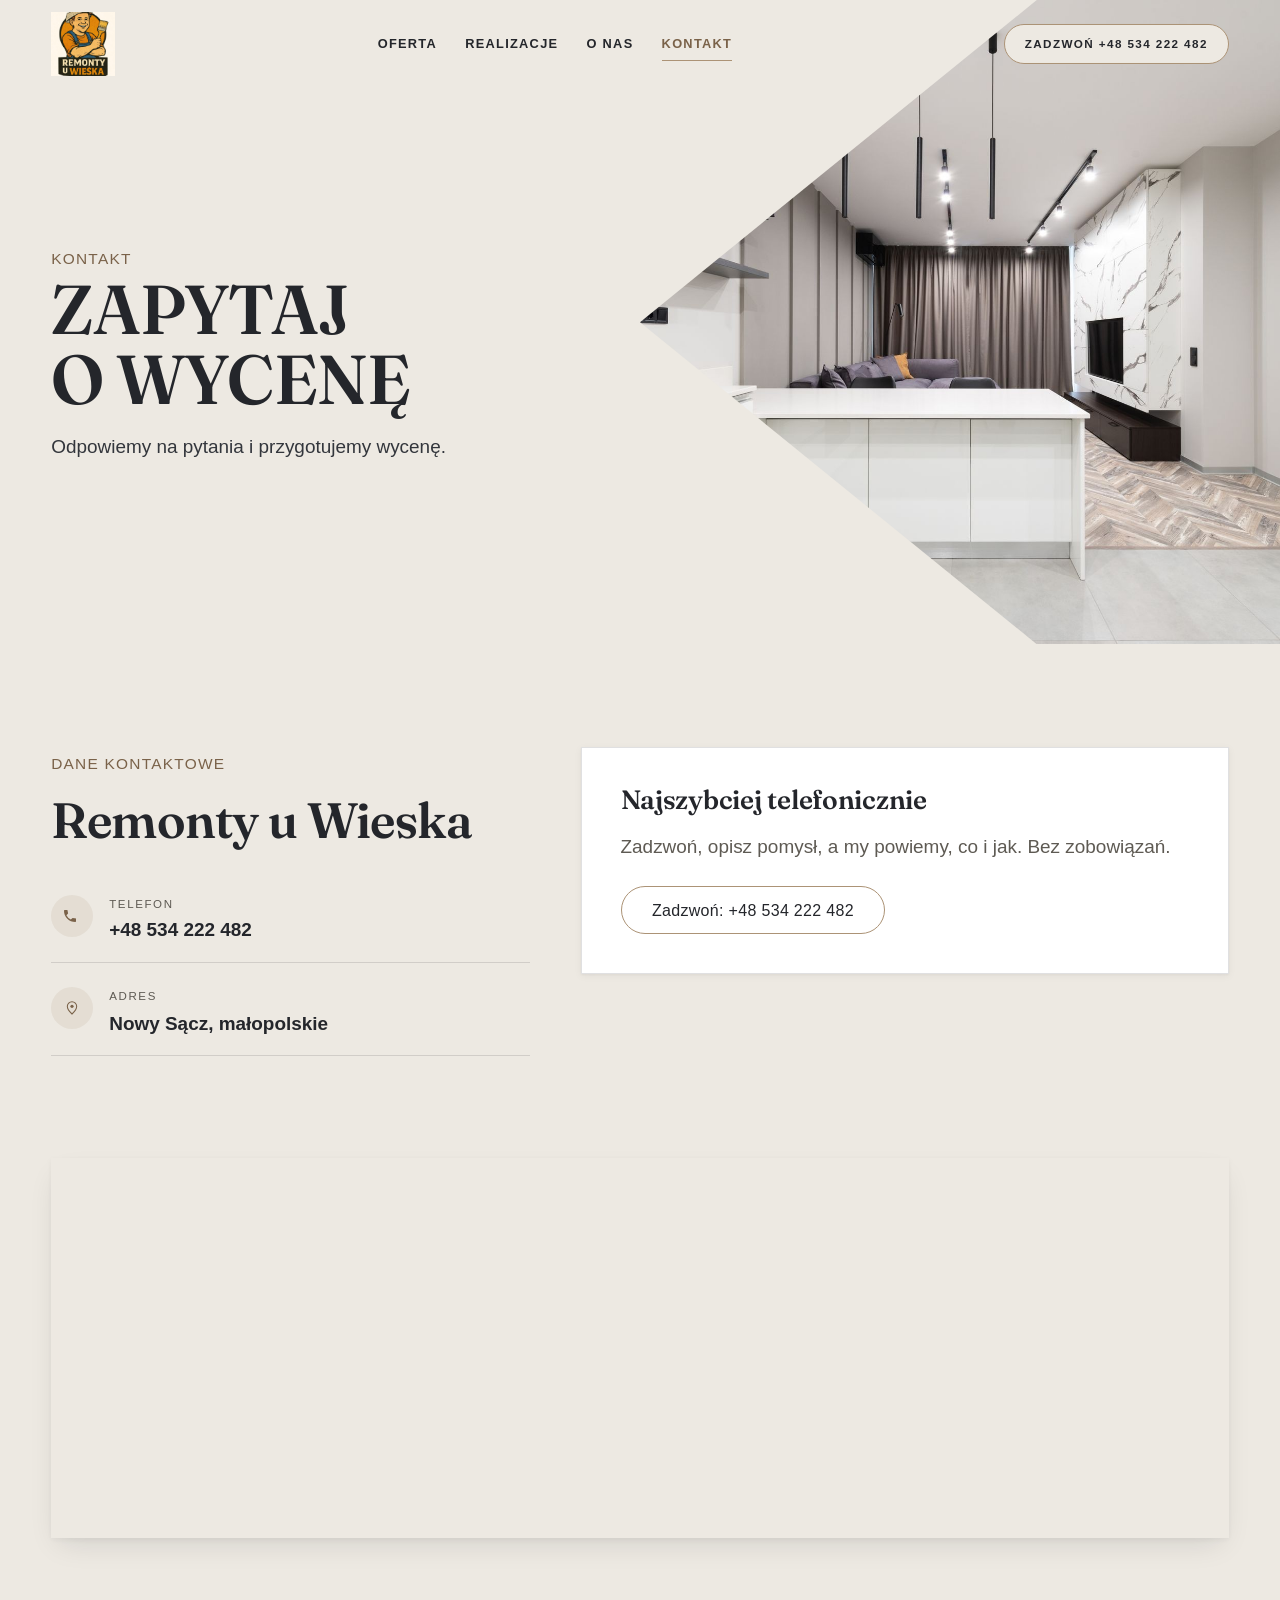
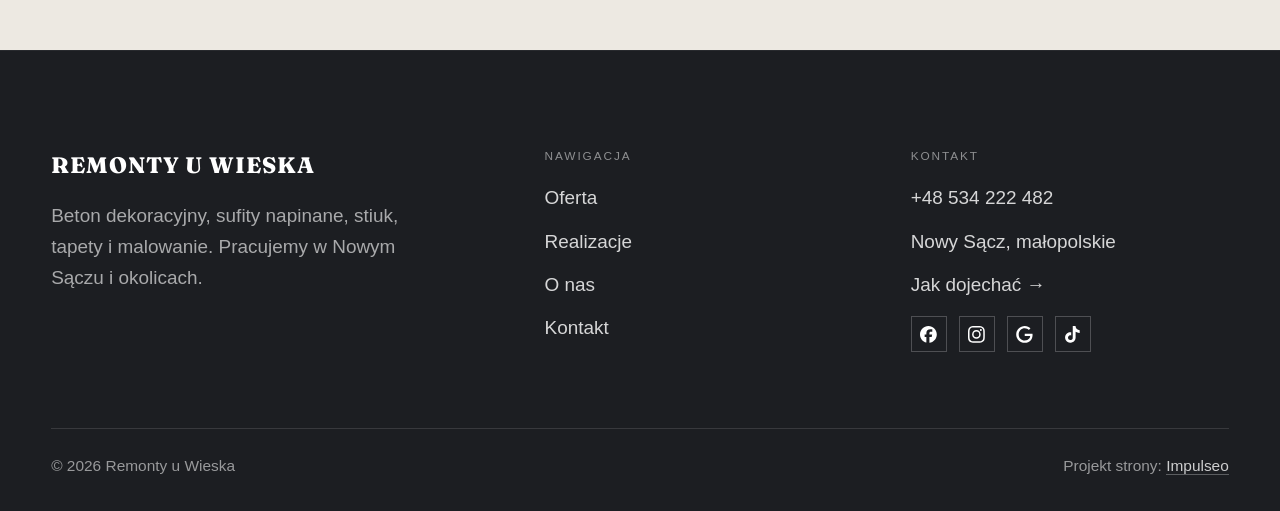
==== commit db31f904: "[claude-edit][cmt:5e8d7bd7-afa6-4485-8265-20150b5a263b] Wygląd i układ jak klindworthroofing.com: be" ====
--- a/kontakt.html
+++ b/kontakt.html
@@ -19,8 +19,10 @@
 <meta name="twitter:card" content="summary_large_image">
 <link rel="preconnect" href="https://fonts.googleapis.com">
 <link rel="preconnect" href="https://fonts.gstatic.com" crossorigin>
-<link href="https://fonts.googleapis.com/css2?family=Space+Grotesk:wght@500;600;700&family=DM+Sans:opsz,wght@9..40,400;9..40,500;9..40,600&display=swap" rel="stylesheet">
-<link rel="stylesheet" href="assets/styles.css?v=55ebc963">
+<link href="https://fonts.googleapis.com/css2?family=Fraunces:opsz,wght@9..144,500;9..144,600&display=swap" rel="stylesheet">
+<link href="https://api.fontshare.com/v2/css?f[]=satoshi@400,500,700&display=swap" rel="stylesheet">
+<link rel="preconnect" href="https://api.fontshare.com" crossorigin>
+<link rel="stylesheet" href="assets/styles.css?v=kw1610">
 </head>
 <body>
 
--- a/assets/styles.css
+++ b/assets/styles.css
@@ -1847,3 +1847,207 @@
 
 /* === szary tekst dociągnięty do czytelności (WCAG 4.5 na wszystkich tłach) === */
 :root{--muted:#686056;}
+
+/* ============================================================
+   SKÓRKA „ROOFING EDITORIAL" (16.10.2026, prośba Szymona: układ jak klindworthroofing.com)
+   Beż + grafit + brąz, szeryfowe nagłówki wersalikami, przyciski-pigułki.
+   Ten blok jest OSTATNI i wygrywa ze wszystkimi wcześniejszymi :root.
+   ============================================================ */
+:root{
+  --paper:#EDE9E2; --paper-2:#E4DED4; --paper-3:#DCD5C9;
+  --ink:#24262B; --ink-soft:#33363C; --muted:#5E5A53;
+  --line:rgba(36,38,43,.14);
+  --accent:#AC9376; --accent-d:#8A7257; --accent-soft:rgba(172,147,118,.14);
+  --accent-text:#7A6249; --gold:#AC9376;
+  --dark:#24262B;
+  --font-display:'Fraunces',Georgia,serif;
+  --font-body:'Satoshi','Helvetica Neue',Arial,sans-serif;
+  --r-sm:0; --r-md:0; --r-lg:0;
+}
+body{background:var(--paper);color:var(--ink);font-family:var(--font-body)}
+h1,h2,h3{font-family:var(--font-display);font-weight:600;letter-spacing:-.01em}
+.eyebrow{color:var(--accent-text);font-family:var(--font-body);letter-spacing:.08em;text-transform:uppercase;font-weight:500}
+.eyebrow::before{display:none}
+
+/* pigułki */
+.btn,.kw-btn{display:inline-flex;align-items:center;justify-content:center;gap:.5em;border-radius:999px;
+  padding:.85em 1.9em;font-family:var(--font-body);font-weight:500;font-size:1rem;line-height:1.2;
+  border:1px solid var(--accent);background:transparent;color:var(--ink);box-shadow:none;
+  transition:background .35s var(--ease),color .35s var(--ease),border-color .35s var(--ease)}
+.btn:hover,.kw-btn:hover{background:var(--accent);color:#fff;transform:none;box-shadow:none}
+.btn-accent{background:transparent;color:var(--ink)}
+.btn-accent:hover{background:var(--accent);color:#fff}
+.btn-light{background:transparent;color:#fff;border-color:var(--accent)}
+.btn-ghost{border-color:var(--accent)}
+.btn .arr{display:none}
+.kw-dark .kw-btn,.cta .btn,footer .btn{color:#fff}
+.kw-btn--alt{border-color:rgba(172,147,118,.6);padding:.6em 1.4em;font-size:.98rem}
+
+/* nawigacja */
+.nav{background:transparent;border-bottom:0;box-shadow:none}
+.nav.nav-solid{background:rgba(237,233,226,.94);backdrop-filter:blur(10px);-webkit-backdrop-filter:blur(10px);border-bottom:1px solid var(--line)}
+.brand .name{font-family:var(--font-display);font-weight:600;text-transform:uppercase;letter-spacing:.02em;color:var(--ink)}
+.brand .sub{color:var(--accent-text);text-transform:uppercase;letter-spacing:.1em;font-size:.72rem}
+.nav-links a{color:var(--ink)}
+.nav-links a::after{background:var(--accent)}
+.nav-links a.btn,.nav-links a.btn-accent{color:var(--ink);border:1px solid var(--accent);padding:.55em 1.3em}
+.nav-links a.btn::after{display:none}
+.nav-links a.btn:hover{color:#fff;background:var(--accent)}
+
+/* wspólne klocki */
+.kw-wrap{width:min(1240px,100% - 2*clamp(20px,5vw,72px));margin-inline:auto}
+.kw-dark{background:var(--dark);color:#EDE9E2}
+.kw-beige{background:var(--paper);color:var(--ink)}
+.kw-dark h2,.kw-dark h3{color:#EDE9E2}
+.kw-sub{font-family:var(--font-body);font-size:.95rem;letter-spacing:.08em;text-transform:uppercase;color:var(--accent);margin:0 0 .9rem}
+.kw-beige .kw-sub,.kw-hero .kw-sub{color:var(--accent-text)}
+.kw-center{text-align:center;margin-top:clamp(36px,5vw,64px)}
+.kw-muted{color:var(--muted);margin-top:1rem;max-width:42ch}
+.kw-home section{padding-block:clamp(72px,10vw,150px)}
+.kw-huge{font-family:var(--font-display);font-weight:500;font-size:min(22vw,300px);line-height:.9;letter-spacing:-.03em;
+  text-align:center;color:#EDE9E2;margin:0 0 clamp(28px,4vw,56px);white-space:nowrap;text-transform:none}
+
+/* hero */
+.kw-home section.kw-hero{position:relative;background:var(--paper);min-height:100vh;min-height:100svh;display:flex;align-items:center;padding:120px 0 80px;overflow:hidden}
+.kw-hero-copy{position:relative;z-index:2;width:min(1240px,100% - 2*clamp(20px,5vw,72px));margin-inline:auto}
+.kw-hero-copy>*{max-width:470px}
+.kw-hero-title{font-size:clamp(2.6rem,1.6rem + 3.6vw,4.6rem);line-height:1.02;text-transform:uppercase;letter-spacing:-.01em;margin:0 0 1.3rem;color:var(--ink)}
+.kw-hero-lead{font-size:1.12rem;line-height:1.6;color:var(--ink-soft);margin:0 0 2rem}
+.kw-hero-btns{display:flex;flex-wrap:wrap;align-items:center;gap:1.4rem}
+.kw-link{font-weight:500;color:var(--ink);border-bottom:1px solid var(--accent);padding-bottom:2px;white-space:nowrap}
+.kw-hero-img{position:absolute;top:0;right:0;bottom:0;width:52%;margin:0;clip-path:polygon(0 50%,62% 0,100% 0,100% 100%,62% 100%)}
+.kw-hero-img img{width:100%;height:100%;object-fit:cover;animation:kwZoom 14s ease-out both}
+@keyframes kwZoom{from{transform:scale(1.08)}to{transform:scale(1)}}
+
+/* intro */
+.kw-intro{text-align:center}
+.kw-intro-txt{font-family:var(--font-display);font-weight:500;font-size:clamp(1.45rem,1rem + 1.6vw,2.3rem);line-height:1.35;max-width:900px;margin:0 auto;color:#EDE9E2}
+.kw-home section.kw-intro{padding-bottom:clamp(40px,5vw,70px)}
+
+/* duo */
+.kw-home section.kw-duo-band{padding-top:0}
+.kw-duo{display:grid;grid-template-columns:1fr 1fr;gap:clamp(20px,3vw,44px)}
+.kw-duo-item,.kw-card,.kw-proj{display:block;color:inherit;text-decoration:none}
+.kw-duo-item figure,.kw-card figure,.kw-proj figure{margin:0 0 1.2rem;overflow:hidden}
+.kw-duo-item img,.kw-card img,.kw-proj img{width:100%;height:100%;object-fit:cover;display:block;transition:transform 1.4s var(--img-ease)}
+.kw-duo-item figure{aspect-ratio:4/3}
+.kw-duo-item:hover img,.kw-card:hover img,.kw-proj:hover img{transform:scale(1.05)}
+.kw-duo-item:hover .kw-btn,.kw-card:hover .kw-btn{background:var(--accent);color:#fff}
+.kw-foot{margin:.7rem 0 0 .2rem;color:rgba(237,233,226,.7);font-size:.95rem}
+
+/* realizacje */
+.kw-work-grid{display:grid;grid-template-columns:repeat(3,1fr);gap:clamp(14px,2vw,28px);width:min(1400px,100% - 2*clamp(20px,4vw,56px));margin-inline:auto}
+.kw-proj figure{aspect-ratio:3/4}
+.kw-proj h3{font-size:clamp(1.3rem,1rem + .9vw,1.9rem);font-weight:500;margin:0}
+.kw-proj:nth-child(2){margin-top:clamp(0px,6vw,90px)}
+
+/* oferta - przewijana szyna */
+.kw-services-head{text-align:center;margin-bottom:clamp(32px,4vw,56px)}
+.kw-h5{font-size:clamp(1.4rem,1.05rem + 1.2vw,2.1rem);font-weight:500;max-width:26ch;margin:0 auto;line-height:1.25}
+.kw-rail{display:grid;grid-auto-flow:column;grid-auto-columns:clamp(270px,30vw,420px);gap:clamp(18px,2.4vw,34px);
+  overflow-x:auto;scroll-snap-type:x mandatory;padding:0 clamp(20px,5vw,72px) 18px;scrollbar-width:thin;scrollbar-color:var(--accent) transparent}
+.kw-card{scroll-snap-align:start}
+.kw-card figure{aspect-ratio:4/5}
+.kw-card p{margin:.9rem 0 0;color:var(--muted);line-height:1.55;font-size:1rem}
+.kw-card .kw-btn{color:var(--ink)}
+
+/* pełny kadr */
+.kw-home section.kw-full{padding:0;height:min(88vh,860px);overflow:hidden;background:var(--dark)}
+.kw-full img{width:100%;height:100%;object-fit:cover;display:block}
+
+/* proces */
+.kw-home section.kw-steps{overflow:hidden}
+.kw-steps-head{max-width:620px;margin-bottom:clamp(36px,5vw,64px)}
+.kw-steps-head h2{font-size:clamp(2rem,1.4rem + 2vw,3.2rem);line-height:1.1}
+.kw-steps-list{list-style:none;margin:0;padding:0;display:grid;grid-template-columns:repeat(4,1fr);gap:clamp(18px,2.6vw,40px)}
+.kw-steps-list li{border-top:1px solid rgba(172,147,118,.5);padding-top:1.3rem}
+.kw-steps-list span{font-family:var(--font-display);color:var(--accent);font-size:1.1rem}
+.kw-steps-list h3{font-size:1.35rem;margin:.6rem 0 .7rem;font-weight:500}
+.kw-steps-list p{color:rgba(237,233,226,.74);line-height:1.6;margin:0}
+.kw-huge--scroll{margin:clamp(56px,7vw,110px) 0 0;color:transparent;-webkit-text-stroke:1px rgba(172,147,118,.55)}
+
+/* FAQ */
+.kw-faq-grid{display:grid;grid-template-columns:.8fr 1.2fr;gap:clamp(32px,5vw,90px);align-items:start}
+.kw-faq h2{font-size:clamp(2rem,1.4rem + 2vw,3.2rem)}
+.kw-faq .faq-item{border:0;border-bottom:1px solid var(--line);background:transparent;border-radius:0;box-shadow:none}
+.kw-faq .faq-item summary{font-family:var(--font-display);font-weight:500;font-size:1.2rem;color:var(--ink)}
+
+/* CTA z numerem */
+.kw-cta h2{font-size:clamp(3rem,1.5rem + 7vw,8rem);line-height:1;margin:.2rem 0 2.2rem;font-weight:500}
+.kw-cta h2 a{color:#EDE9E2;text-decoration:none;white-space:nowrap}
+.kw-cta h2 a:hover{color:var(--accent)}
+.kw-home section.kw-cta{border-top:1px solid rgba(237,233,226,.08)}
+
+/* podstrony: nagłówek jak hero wzorca (beż + kadr w szpic) */
+.pagehead{background:var(--paper);min-height:62vh;min-height:62svh;align-items:center;border-bottom:0}
+.pagehead::after{display:none}
+.pagehead img{left:auto;right:0;width:50%;clip-path:polygon(0 50%,62% 0,100% 0,100% 100%,62% 100%)}
+.pagehead .wrap{color:var(--ink);padding-block:140px 80px}
+.pagehead h1{color:var(--ink);text-shadow:none;text-transform:uppercase;max-width:12ch;font-size:clamp(2.6rem,1.6rem + 3.4vw,4.4rem);line-height:1.02}
+.pagehead .eyebrow{color:var(--accent-text)}
+.pagehead p{color:var(--ink-soft);text-shadow:none;max-width:42ch}
+
+/* CTA podstron i stopka */
+.cta{background:var(--dark)}
+.cta::before,.cta::after{display:none}
+.cta h2{font-weight:500}
+.cta .btn-light,.cta .btn-ghost-cta{color:#fff;border-color:var(--accent);background:transparent}
+.cta .btn-light:hover,.cta .btn-ghost-cta:hover{background:var(--accent)}
+footer{background:#1C1E22;border-top:1px solid rgba(237,233,226,.06)}
+footer .name{font-family:var(--font-display);text-transform:uppercase;letter-spacing:.02em}
+footer h4{color:var(--accent);font-family:var(--font-body);text-transform:uppercase;letter-spacing:.1em;font-size:.8rem;font-weight:500}
+.sticky-call .sc-quote{background:var(--accent);color:#fff}
+
+@media (max-width:900px){
+  .kw-home section.kw-hero{flex-direction:column;align-items:stretch;padding:96px 0 0;min-height:auto}
+  .kw-hero-img{position:relative;width:100%;height:56vh;margin-top:48px;clip-path:polygon(0 18%,50% 0,100% 18%,100% 100%,0 100%)}
+  .kw-duo,.kw-faq-grid{grid-template-columns:1fr}
+  .kw-work-grid{grid-template-columns:1fr 1fr}
+  .kw-work-grid .kw-proj:nth-child(3){grid-column:1/-1}
+  .kw-work-grid .kw-proj:nth-child(3) figure{aspect-ratio:4/3}
+  .kw-proj:nth-child(2){margin-top:0}
+  .kw-steps-list{grid-template-columns:1fr 1fr}
+  .pagehead{min-height:auto;flex-direction:column;align-items:stretch}
+  .pagehead img{position:relative;width:100%;height:42vh;order:2;clip-path:polygon(0 18%,50% 0,100% 18%,100% 100%,0 100%)}
+  .pagehead .wrap{padding-block:110px 36px}
+  .kw-full{height:60vh}
+}
+@media (max-width:560px){
+  .kw-steps-list,.kw-work-grid{grid-template-columns:1fr}
+  .kw-work-grid .kw-proj:nth-child(3) figure{aspect-ratio:3/4}
+  .kw-cta h2{font-size:clamp(2.4rem,13vw,4rem)}
+}
+@media (prefers-reduced-motion:reduce){.kw-hero-img img{animation:none}}
+/* skórka: nawigacja ciemna na beżu (nadpisuje jasny wariant nad zdjęciem) */
+.nav::after{display:none}
+.nav .brand .name{color:var(--ink);letter-spacing:.06em}
+.nav .brand .sub{color:var(--accent-text)}
+.nav .nav-links a:not(.btn-accent){color:var(--ink)}
+.nav .nav-links a:not(.btn-accent):hover,.nav .nav-links a.active:not(.btn-accent){color:var(--accent-text)}
+.nav .nav-links a:not(.btn-accent)::after{background:var(--accent)}
+.nav .nav-toggle span{background:var(--ink)}
+.nav .nav-links a.btn-accent,.nav .nav-links a.btn{background:transparent;border:1px solid var(--accent);color:var(--ink);border-radius:999px;font-weight:600}
+.nav .nav-links a.btn-accent:hover,.nav .nav-links a.btn:hover{background:var(--accent);color:#fff;filter:none}
+/* skórka: poprawki po oględzinach */
+.kw-sub{max-width:none}
+.kw-rail{scroll-padding-inline:clamp(20px,5vw,72px)}
+.kw-dark h2.kw-huge--scroll{color:rgba(237,233,226,.1);-webkit-text-stroke:0}
+.nav:not(.nav-solid) .nav-links a.btn-accent,.nav.nav-solid .nav-links a.btn-accent{background:var(--paper);border-color:var(--accent);color:var(--ink)}
+.nav:not(.nav-solid) .nav-links a.btn-accent:hover,.nav:not(.nav-solid) .nav-links a.btn-accent:focus-visible,
+.nav.nav-solid .nav-links a.btn-accent:hover{background:var(--accent);border-color:var(--accent);color:#fff}
+.kw-faq .faq-item:hover{background:transparent;border-color:var(--line);color:inherit}
+.kw-faq .faq-item:hover summary{color:var(--accent-text)}
+.kw-home section.stopklatka{margin:0;padding:0}
+@media (max-width:700px){.kw-home section.stopklatka{margin:0}}
+.kw-home section.kw-intro.kw-duo-band{padding-top:clamp(72px,10vw,150px)}
+.kw-intro .kw-duo{margin-top:clamp(48px,6vw,90px);text-align:left}
+/* skórka: dopasowanie do Remonty u Wieska (pionowe kadry z realizacji, logo na kremowym tle) */
+.kw-duo-item figure{aspect-ratio:4/5}
+.nav .brand-logo{mix-blend-mode:multiply}
+.kw-social-grid{display:grid;grid-template-columns:1fr 1fr;gap:clamp(28px,5vw,90px);align-items:end}
+.kw-social h2{font-size:clamp(2rem,1.4rem + 2vw,3.2rem);line-height:1.1;margin:0}
+.kw-social .kw-muted{margin:0 0 1.6rem}
+.kw-social-btns{gap:1rem}
+@media (max-width:900px){.kw-social-grid{grid-template-columns:1fr}.kw-duo-item figure{aspect-ratio:4/3}}
+.nav:not(.is-stuck) .nav-inner{height:88px}
+.nav:not(.is-stuck) .brand-logo{height:64px}
